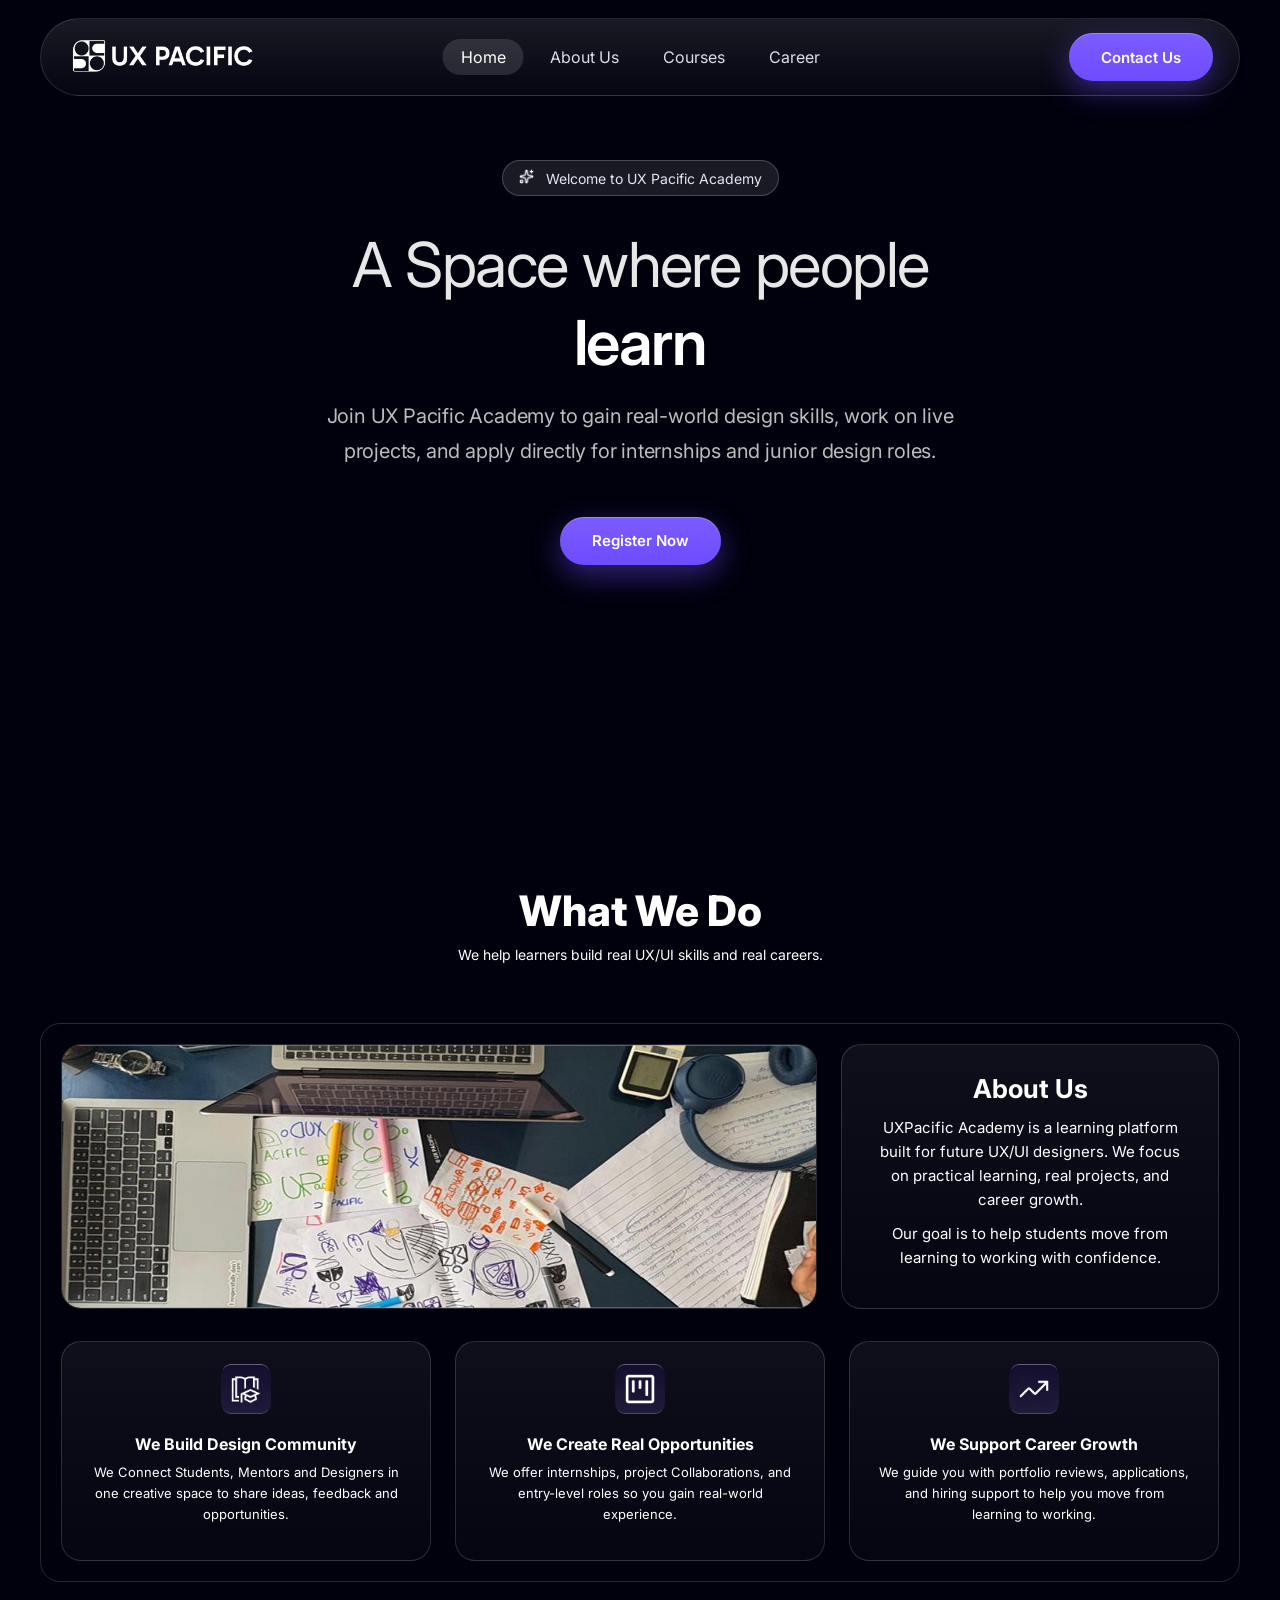
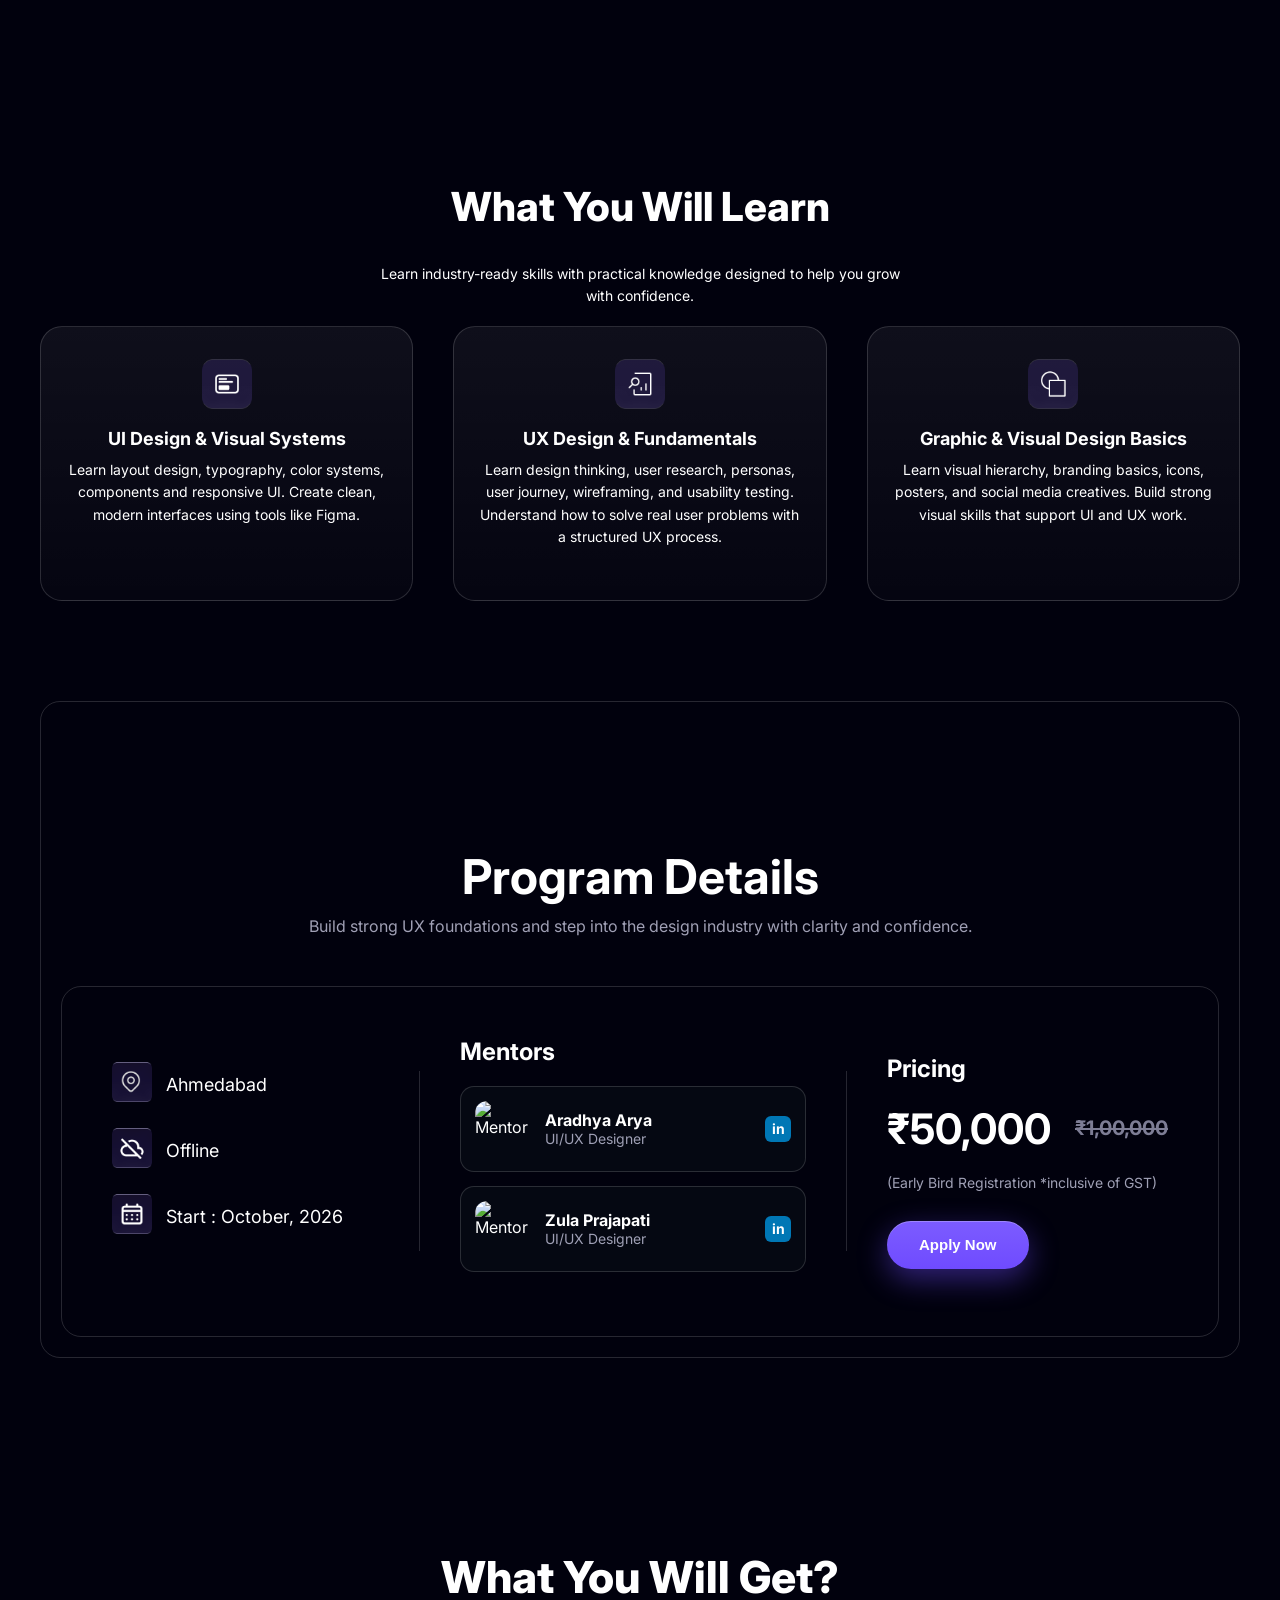
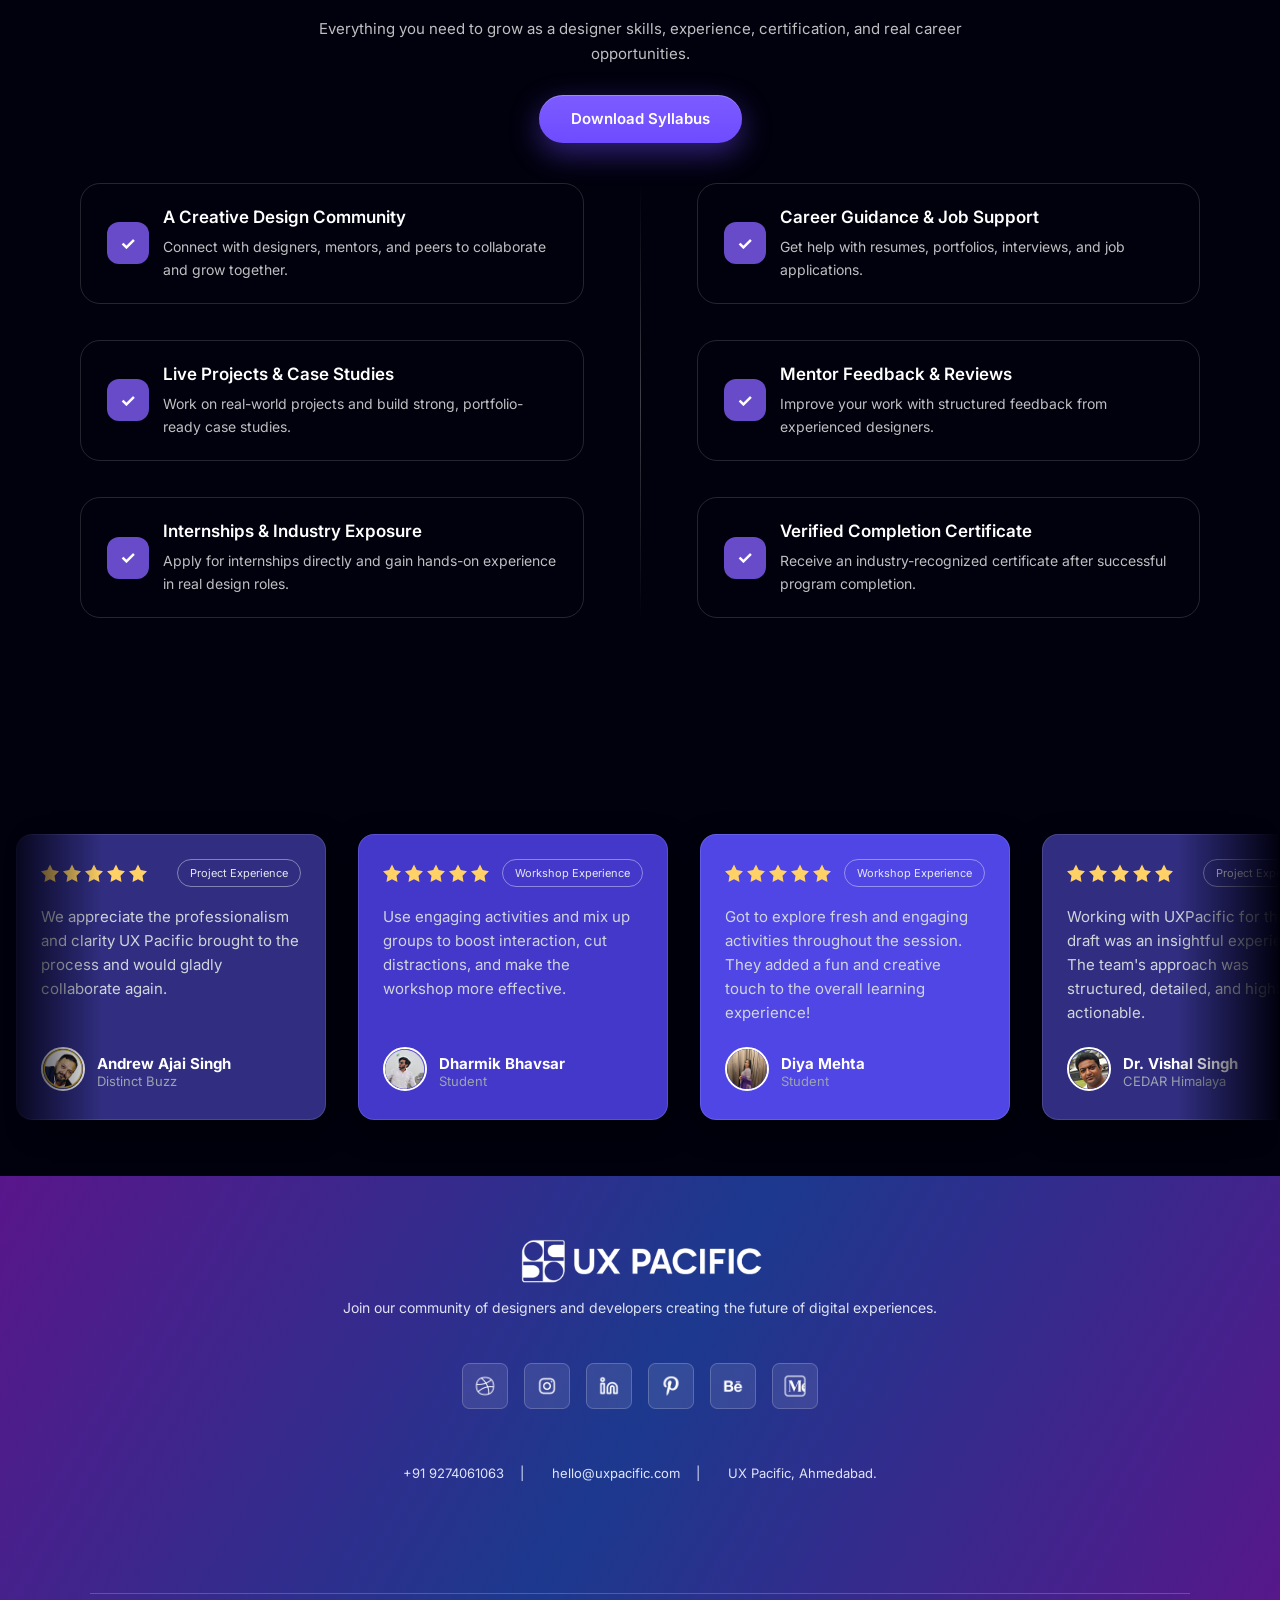
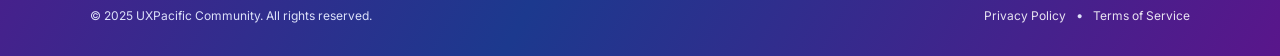
==== index.html @ d72b2c5a "Init Academy" ====
<!DOCTYPE html>
<html lang="en">

<head>
  <meta charset="UTF-8" />
  <meta name="viewport" content="width=device-width, initial-scale=1.0" />
  <title>UX Pacific-Academy</title>

  <!-- Google Font -->
  <link href="https://fonts.googleapis.com/css2?family=Inter:wght@300;400;600;700&display=swap" rel="stylesheet" />

  <link rel="stylesheet" href="css/style.css" />
  <!-- Added animated hero CSS -->
  <link rel="stylesheet" href="css/animated-hero.css" />
</head>

<body>
  <!-- NAVBAR -->
  <nav class="navbar">
    <div class="navbar-container">
      <!-- Logo -->
      <a href="#" class="navbar-brand">
        <img src="img/LOGO.png" alt="UX Pacific Logo" />
      </a>

      <!-- Toggle Button -->
      <button class="navbar-toggle" aria-label="Toggle Menu">☰</button>

      <!-- Menu -->
      <div class="navbar-menu">
        <a href="index.html" class="nav-link active">Home</a>
        <a href="#what-section" class="nav-link">About Us</a>
        <a href="cources.html" class="nav-link">Courses</a>
        <a href="career.html" class="nav-link">Career</a>
      </div>

      <!-- CTA -->
      <a href="contact.html" class="navbar-cta btn-primary" style="margin-left: auto;">Contact Us</a>
    </div>
  </nav>

  <!-- Added animated hero section -->
  <section class="animated-hero">
    <div class="hero-container">
      <div class="hero-content">
        <!-- Badge Button -->
        <div class="hero-badge-wrapper">
          
          <p  class="hero-badge">
             <span class="badge-icon" aria-hidden="true">
                <img src="img/star.png" alt="" height="15" width="15" loading="eager">
              </span> 
            Welcome to UX Pacific Academy
            <!-- <svg class="arrow-icon" xmlns="http://www.w3.org/2000/svg" width="16" height="16" viewBox="0 0 24 24"
              fill="none" stroke="currentColor" stroke-width="2" stroke-linecap="round" stroke-linejoin="round">
              <line x1="5" y1="12" x2="19" y2="12"></line>
              <polyline points="12 5 19 12 12 19"></polyline>
            </svg> -->
          </p>
        </div>

        <!-- Animated Title -->
        <div class="hero-title-wrapper">
          <h1 class="hero-title">
            <span class="title-static">A Space where people</span>
            <span class="title-animated-wrapper">
              <span class="title-animated" id="animatedTitle"></span>
            </span>
          </h1>

          <p class="hero-description">
            Join UX Pacific Academy to gain real-world design skills, work on live projects, and apply directly for
            internships and junior design roles.

          </p>
        </div>

        <!-- CTA Buttons -->
        <div class="hero-buttons">
          <!-- <a href="#" class="btn-hero btn-outline">
            Jump on a call 
            <svg class="phone-icon" xmlns="http://www.w3.org/2000/svg" width="16" height="16" viewBox="0 0 24 24" fill="none" stroke="currentColor" stroke-width="2" stroke-linecap="round" stroke-linejoin="round">
              <path d="M22 16.92v3a2 2 0 0 1-2.18 2 19.79 19.79 0 0 1-8.63-3.07 19.5 19.5 0 0 1-6-6 19.79 19.79 0 0 1-3.07-8.67A2 2 0 0 1 4.11 2h3a2 2 0 0 1 2 1.72 12.84 12.84 0 0 0 .7 2.81 2 2 0 0 1-.45 2.11L8.09 9.91a16 16 0 0 0 6 6l1.27-1.27a2 2 0 0 1 2.11-.45 12.84 12.84 0 0 0 2.81.7A2 2 0 0 1 22 16.92z"></path>
            </svg>
          </a> -->
          <div class="cta-wrapper">
            <div class="hover-image">
              <img src="img/std.png" alt="" />
            </div>


            <a href="#" class="btn-primary" id="openModal">
              Register Now
              <!-- <svg class="arrow-icon" xmlns="http://www.w3.org/2000/svg" width="16" height="16" viewBox="0 0 24 24"
                fill="none" stroke="currentColor" stroke-width="2" stroke-linecap="round" stroke-linejoin="round">
                <line x1="5" y1="12" x2="19" y2="12"></line>
                <polyline points="12 5 19 12 12 19"></polyline>
              </svg> -->
            </a>
          </div>
        </div>

        <div class="modal-overlay" id="modalOverlay"></div>

        <!-- Glass Modal -->
        <div class="glass-modal application-modal" id="glassModal">
          <button class="close-btn" id="closeModal">×</button>
    
          <h2>Start Your Journey</h2>
          <p class="subtitle">
            Secure your spot in our upcoming cohort. Let us know a bit about yourself.
          </p>
    
          <form id="applicationForm">
            <div class="form-row" style="display: flex; gap: 16px;">
              <div class="form-group" style="flex: 1;">
                <label>Full Name</label>
                <input type="text" placeholder="e.g. John Doe" required />
              </div>
              <div class="form-group" style="flex: 1;">
                <label>Email Address</label>
                <input type="email" placeholder="john@example.com" required />
              </div>
            </div>
    
            <div class="form-row" style="display: flex; gap: 16px;">
              <div class="form-group" style="flex: 1;">
                <label>Phone Number</label>
                <input type="tel" placeholder="+91 XXXXX XXXXX" required />
              </div>
              <div class="form-group" style="flex: 1;">
                <label>Program</label>
                <select required class="modal-select">
                  <option value="" disabled selected>Select a program...</option>
                  <option value="uiux">UI/UX Design Program</option>
                  <option value="graphic">Graphic Design Basics</option>
                </select>
              </div>
            </div>

            <div class="form-group">
              <label>Why do you want to join?</label>
              <textarea class="modal-textarea" rows="2" placeholder="Tell us about your design goals..." required></textarea>
            </div>
    
            <button type="submit" class="submit-btn btn-primary" style="width: 100%; margin-top: 10px;">Submit Application</button>
          </form>
        </div>
      </div>
    </div>
  </section>


  <!-- What Section  -->
  <section class="what-section" id="what-section">
    <div class="what-container">
      <!-- Header -->
      <div class="what-header">
        <h2>What We Do</h2>
        <p>We help learners build real UX/UI skills and real careers.</p>
      </div>

      <div class="what-section-content">
        <!-- Top Grid -->
        <div class="what-top-grid">
          <!-- Image -->
          <div class="what-image">
            <img src="img/ux1.jpg" alt="What we do" />
          </div>

          <!-- About Us -->
          <div class="what-about">
            <h3>About Us</h3>
            <p>
              UXPacific Academy is a learning platform built for future UX/UI
              designers. We focus on practical learning, real projects, and
              career growth.
            </p>
            <p>
              Our goal is to help students move from learning to working with
              confidence.
            </p>
          </div>
        </div>

        <!-- Bottom Cards -->
        <div class="what-cards">
          <div class="what-card">
            <div class="card-icon">
              <img src="img/l1.png" alt="" srcset="" width="50" height="50">
            </div>
            <h4>We Build Design Community</h4>
            <p>
              We Connect Students, Mentors and Designers in one creative space to share ideas, feedback and
              opportunities.
            </p>
          </div>

          <div class="what-card">
            <div class="card-icon">
              <img src="img/l2.png" alt="" srcset="" width="50" height="50">
            </div>
            <h4>We Create Real Opportunities</h4>
            <p>
              We offer internships, project Collaborations, and entry-level roles so you gain real-world experience.
            </p>
          </div>

          <div class="what-card">
            <div class="card-icon">
              <img src="img/l3.png" alt="" srcset="" width="50" height="50">
            </div>
            <h4>We Support Career Growth</h4>
            <p>
              We guide you with portfolio reviews, applications, and hiring support to help you move from learning to
              working.
            </p>
          </div>
        </div>
      </div>
    </div>
  </section>

  <section class="learn-section">
    <div class="learn-container">
      <!-- Small write-up -->

      <!-- Section title -->
      <h2 class="learn-title">
        What You Will Learn
      </h2>

      <p class="learn-intro">
        Learn industry-ready skills with practical knowledge designed to help
        you grow with confidence.
      </p>

      <!-- Cards -->
      <div class="learn-cards">
        <!-- Card 1 -->
        <div class="learn-card green">
          <div class="learn-icon">
            <img src="img/ui.png" alt="" srcset="">
          </div>
          <h4>UI Design & Visual Systems</h4>
          <p>
            Learn layout design, typography, color systems, components and responsive UI.
            Create clean, modern interfaces using tools like Figma.
          </p>
        </div>

        <!-- Card 2 -->
        <div class="learn-card pink">
          <div class="learn-icon">
            <img src="img/research.png" alt="" srcset="">
          </div>
          <h4>UX Design & Fundamentals</h4>
          <p>
            Learn design thinking, user research, personas, user journey, wireframing, and usability testing.
            Understand how to solve real user problems with a structured UX process.
          </p>
        </div>

        <!-- Card 3 -->
        <div class="learn-card teal">
          <div class="learn-icon">
            <img src="img/grapphic.png" alt="" srcset="">
          </div>
          <h4>Graphic & Visual Design Basics</h4>
          <p>
            Learn visual hierarchy, branding basics, icons, posters, and social media creatives.
            Build strong visual skills that support UI and UX work.
          </p>
        </div>
      </div>
    </div>
  </section>

  <section class="program-details">
    

      <!-- Header -->
      <div class="what-section-content">
        <div class="program-header">
          <h1 class="header">Program Details</h1>
          <p>Build strong UX foundations and step into the design industry with clarity and confidence.</p>
        </div>

        <!-- Content -->
         <div class="program-container">
        <div class="program-content">

          <!-- Left Info -->
          <div class="program-info">
            <div class="info-item">
              <span class="">
                <img src="img/AboutSection.png" alt="Location" width="40" height="40">
              </span>
              <span>Ahmedabad</span>
            </div>

            <div class="info-item">
              <span class="">
                <img src="img/AboutSection-1.png" alt="coursetype" width="40" height="40">
              </span>
              <span>Offline</span>
            </div>

            <div class="info-item">
              <span class="">
                <img src="img/AboutSection-2.png" alt="date" width="40" height="40">
              </span>
              <span>Start : October, 2026</span>
            </div>
          </div>

          <div class="divider"></div>

          <!-- Mentors -->
          <div class="mentors">
            <h3>Mentors</h3>

            <div class="mentor-card">
              <img src="https://i.pravatar.cc/100?img=32" alt="Mentor">
              <div>
                <h4>Aradhya Arya</h4>
                <p>UI/UX Designer</p>
              </div>
              <span class="linkedin">in</span>
            </div>

            <div class="mentor-card">
              <img src="https://i.pravatar.cc/100?img=45" alt="Mentor">
              <div>
                <h4>Zula Prajapati</h4>
                <p>UI/UX Designer</p>
              </div>
              <span class="linkedin">in</span>
            </div>
          </div>

          <div class="divider"></div>

          <!-- Pricing -->
          <div class="pricing">
            <h3>Pricing</h3>
            <div class="price">
              <span class="current">₹50,000</span>
              <span class="old">₹1,00,000</span>
            </div>
            <p class="note">(Early Bird Registration *inclusive of GST)</p>
            <button class="btn-primary" id="applyNowBtnPricing">Apply Now</button>
          </div>

        </div>
      </div>
  </section>

  <!-- what you get -->
  <section class="what-you-get-section">
    <div class="what-you-get-container">

      <!-- Header -->
      <div class="what-you-get-header">
        <h2>What You Will Get?</h2>
        <p>
          Everything you need to grow as a designer skills, experience,
          certification, and real career opportunities.
        </p>

        <a href="#" class="btn-primary">
          Download Syllabus
        </a>
      </div>

      <!-- GRID -->
      <div class="what-you-get-grid">

        <!-- LEFT COLUMN -->
        <div class="what-you-get-column">
          <div class="get-item">
            <span class="check-icon">✓</span>
            <div class="get-text">
              <h4>A Creative Design Community</h4>
              <p>Connect with designers, mentors, and peers to collaborate and grow together.</p>
            </div>
          </div>

          <div class="get-item">
            <span class="check-icon">✓</span>
            <div class="get-text">
              <h4>Live Projects & Case Studies</h4>
              <p>Work on real-world projects and build strong, portfolio-ready case studies.</p>
            </div>
          </div>

          <div class="get-item">
            <span class="check-icon">✓</span>
            <div class="get-text">
              <h4>Internships & Industry Exposure</h4>
              <p>Apply for internships directly and gain hands-on experience in real design roles.</p>
            </div>
          </div>
        </div>

        <!-- CENTER DIVIDER -->
        <div class="what-you-get-divider"></div>

        <!-- RIGHT COLUMN -->
        <div class="what-you-get-column">
          <div class="get-item">
            <span class="check-icon">✓</span>
            <div class="get-text">
              <h4>Career Guidance & Job Support</h4>
              <p>Get help with resumes, portfolios, interviews, and job applications.</p>
            </div>
          </div>

          <div class="get-item">
            <span class="check-icon">✓</span>
            <div class="get-text">
              <h4>Mentor Feedback & Reviews</h4>
              <p>Improve your work with structured feedback from experienced designers.</p>
            </div>
          </div>

          <div class="get-item">
            <span class="check-icon">✓</span>
            <div class="get-text">
              <h4>Verified Completion Certificate</h4>
              <p>Receive an industry-recognized certificate after successful program completion.</p>
            </div>
          </div>
        </div>

      </div>
    </div>
  </section>

  <div class="reviews-grid-container">
    <div class="reviews-grid">
      <!-- This is the original set of cards that will be duplicated by JS -->
      <div class="review-card-set" id="original-cards">
        <!-- Card 1 -->
        <div class="testimonial-card" style="background-color: #312e81">
          <div class="card-header">
            <div class="stars">
              <svg fill="#ffd166" viewbox="0 0 24 24">
                <path
                  d="M12 .587l3.668 7.431L24 9.748l-6 5.847L19.335 24 12 20.201 4.665 24 6 15.595 0 9.748l8.332-1.73L12 .587z">
                </path>
              </svg>
              <svg fill="#ffd166" viewbox="0 0 24 24">
                <path
                  d="M12 .587l3.668 7.431L24 9.748l-6 5.847L19.335 24 12 20.201 4.665 24 6 15.595 0 9.748l8.332-1.73L12 .587z">
                </path>
              </svg>
              <svg fill="#ffd166" viewbox="0 0 24 24">
                <path
                  d="M12 .587l3.668 7.431L24 9.748l-6 5.847L19.335 24 12 20.201 4.665 24 6 15.595 0 9.748l8.332-1.73L12 .587z">
                </path>
              </svg>
              <svg fill="#ffd166" viewbox="0 0 24 24">
                <path
                  d="M12 .587l3.668 7.431L24 9.748l-6 5.847L19.335 24 12 20.201 4.665 24 6 15.595 0 9.748l8.332-1.73L12 .587z">
                </path>
              </svg>
              <svg fill="#ffd166" viewbox="0 0 24 24">
                <path
                  d="M12 .587l3.668 7.431L24 9.748l-6 5.847L19.335 24 12 20.201 4.665 24 6 15.595 0 9.748l8.332-1.73L12 .587z">
                </path>
              </svg>
            </div>
            <div class="pill">Project Experience</div>
          </div>
          <div class="quote">
            We appreciate the professionalism and clarity UX Pacific brought
            to the process and would gladly collaborate again.
          </div>
          <div class="author">
            <div class="avatar">
              <img alt="Andrew Ajai Singh" src="img/Oval (1).png" />
            </div>
            <div class="author-info">
              <div class="name">Andrew Ajai Singh</div>
              <div class="title">Distinct Buzz</div>
            </div>
          </div>
        </div>
        <!-- Card 2 -->
        <div class="testimonial-card" style="background-color: #4338ca">
          <div class="card-header">
            <div class="stars">
              <svg fill="#ffd166" viewbox="0 0 24 24">
                <path
                  d="M12 .587l3.668 7.431L24 9.748l-6 5.847L19.335 24 12 20.201 4.665 24 6 15.595 0 9.748l8.332-1.73L12 .587z">
                </path>
              </svg>
              <svg fill="#ffd166" viewbox="0 0 24 24">
                <path
                  d="M12 .587l3.668 7.431L24 9.748l-6 5.847L19.335 24 12 20.201 4.665 24 6 15.595 0 9.748l8.332-1.73L12 .587z">
                </path>
              </svg>
              <svg fill="#ffd166" viewbox="0 0 24 24">
                <path
                  d="M12 .587l3.668 7.431L24 9.748l-6 5.847L19.335 24 12 20.201 4.665 24 6 15.595 0 9.748l8.332-1.73L12 .587z">
                </path>
              </svg>
              <svg fill="#ffd166" viewbox="0 0 24 24">
                <path
                  d="M12 .587l3.668 7.431L24 9.748l-6 5.847L19.335 24 12 20.201 4.665 24 6 15.595 0 9.748l8.332-1.73L12 .587z">
                </path>
              </svg>
              <svg fill="#ffd166" viewbox="0 0 24 24">
                <path
                  d="M12 .587l3.668 7.431L24 9.748l-6 5.847L19.335 24 12 20.201 4.665 24 6 15.595 0 9.748l8.332-1.73L12 .587z">
                </path>
              </svg>
            </div>
            <div class="pill">Workshop Experience</div>
          </div>
          <div class="quote">
            Use engaging activities and mix up groups to boost interaction,
            cut distractions, and make the workshop more effective.
          </div>
          <div class="author">
            <div class="avatar">
              <img alt="Dharmik Bhavsar" src="img/Oval (2).png" />
            </div>
            <div class="author-info">
              <div class="name">Dharmik Bhavsar</div>
              <div class="title">Student</div>
            </div>
          </div>
        </div>
        <!-- Card 3 -->
        <div class="testimonial-card" style="background-color: #4f46e5">
          <div class="card-header">
            <div class="stars">
              <svg fill="#ffd166" viewbox="0 0 24 24">
                <path
                  d="M12 .587l3.668 7.431L24 9.748l-6 5.847L19.335 24 12 20.201 4.665 24 6 15.595 0 9.748l8.332-1.73L12 .587z">
                </path>
              </svg>
              <svg fill="#ffd166" viewbox="0 0 24 24">
                <path
                  d="M12 .587l3.668 7.431L24 9.748l-6 5.847L19.335 24 12 20.201 4.665 24 6 15.595 0 9.748l8.332-1.73L12 .587z">
                </path>
              </svg>
              <svg fill="#ffd166" viewbox="0 0 24 24">
                <path
                  d="M12 .587l3.668 7.431L24 9.748l-6 5.847L19.335 24 12 20.201 4.665 24 6 15.595 0 9.748l8.332-1.73L12 .587z">
                </path>
              </svg>
              <svg fill="#ffd166" viewbox="0 0 24 24">
                <path
                  d="M12 .587l3.668 7.431L24 9.748l-6 5.847L19.335 24 12 20.201 4.665 24 6 15.595 0 9.748l8.332-1.73L12 .587z">
                </path>
              </svg>
              <svg fill="#ffd166" viewbox="0 0 24 24">
                <path
                  d="M12 .587l3.668 7.431L24 9.748l-6 5.847L19.335 24 12 20.201 4.665 24 6 15.595 0 9.748l8.332-1.73L12 .587z">
                </path>
              </svg>
            </div>
            <div class="pill">Workshop Experience</div>
          </div>
          <div class="quote">
            Got to explore fresh and engaging activities throughout the
            session. They added a fun and creative touch to the overall
            learning experience!
          </div>
          <div class="author">
            <div class="avatar">
              <img alt="Diya Mehta" src="./img/DMDM.png" />
            </div>
            <div class="author-info">
              <div class="name">Diya Mehta</div>
              <div class="title">Student</div>
            </div>
          </div>
        </div>
        <!-- Card 4 -->
        <div class="testimonial-card" style="background-color: #312e81">
          <div class="card-header">
            <div class="stars">
              <svg fill="#ffd166" viewbox="0 0 24 24">
                <path
                  d="M12 .587l3.668 7.431L24 9.748l-6 5.847L19.335 24 12 20.201 4.665 24 6 15.595 0 9.748l8.332-1.73L12 .587z">
                </path>
              </svg>
              <svg fill="#ffd166" viewbox="0 0 24 24">
                <path
                  d="M12 .587l3.668 7.431L24 9.748l-6 5.847L19.335 24 12 20.201 4.665 24 6 15.595 0 9.748l8.332-1.73L12 .587z">
                </path>
              </svg>
              <svg fill="#ffd166" viewbox="0 0 24 24">
                <path
                  d="M12 .587l3.668 7.431L24 9.748l-6 5.847L19.335 24 12 20.201 4.665 24 6 15.595 0 9.748l8.332-1.73L12 .587z">
                </path>
              </svg>
              <svg fill="#ffd166" viewbox="0 0 24 24">
                <path
                  d="M12 .587l3.668 7.431L24 9.748l-6 5.847L19.335 24 12 20.201 4.665 24 6 15.595 0 9.748l8.332-1.73L12 .587z">
                </path>
              </svg>
              <svg fill="#ffd166" viewbox="0 0 24 24">
                <path
                  d="M12 .587l3.668 7.431L24 9.748l-6 5.847L19.335 24 12 20.201 4.665 24 6 15.595 0 9.748l8.332-1.73L12 .587z">
                </path>
              </svg>
            </div>
            <div class="pill">Project Experience</div>
          </div>
          <div class="quote">
            Working with UXPacific for the UX draft was an insightful
            experience. The team's approach was structured, detailed, and
            highly actionable.
          </div>
          <div class="author">
            <div class="avatar">
              <img alt="Dr. Vishal Singh" src="img/Oval.png" />
            </div>
            <div class="author-info">
              <div class="name">Dr. Vishal Singh</div>
              <div class="title">CEDAR Himalaya</div>
            </div>
          </div>
        </div>
        <!-- Card 5 -->
        <div class="testimonial-card" style="background-color: #312e81">
          <div class="card-header">
            <div class="stars">
              <svg fill="#ffd166" viewbox="0 0 24 24">
                <path
                  d="M12 .587l3.668 7.431L24 9.748l-6 5.847L19.335 24 12 20.201 4.665 24 6 15.595 0 9.748l8.332-1.73L12 .587z">
                </path>
              </svg>
              <svg fill="#ffd166" viewbox="0 0 24 24">
                <path
                  d="M12 .587l3.668 7.431L24 9.748l-6 5.847L19.335 24 12 20.201 4.665 24 6 15.595 0 9.748l8.332-1.73L12 .587z">
                </path>
              </svg>
              <svg fill="#ffd166" viewbox="0 0 24 24">
                <path
                  d="M12 .587l3.668 7.431L24 9.748l-6 5.847L19.335 24 12 20.201 4.665 24 6 15.595 0 9.748l8.332-1.73L12 .587z">
                </path>
              </svg>
              <svg fill="#ffd166" viewbox="0 0 24 24">
                <path
                  d="M12 .587l3.668 7.431L24 9.748l-6 5.847L19.335 24 12 20.201 4.665 24 6 15.595 0 9.748l8.332-1.73L12 .587z">
                </path>
              </svg>
              <svg fill="#ffd166" viewbox="0 0 24 24">
                <path
                  d="M12 .587l3.668 7.431L24 9.748l-6 5.847L19.335 24 12 20.201 4.665 24 6 15.595 0 9.748l8.332-1.73L12 .587z">
                </path>
              </svg>
            </div>
            <div class="pill">Workshop Experience</div>
          </div>
          <div class="quote">
            Loved the hands-on activities and feedback they really clarified
            the concepts. Great experience connecting with the team
            and participants!
          </div>
          <div class="author">
            <div class="avatar">
              <img alt="Andrew Ajai Singh" src="img/yuggie.png" />
            </div>
            <div class="author-info">
              <div class="name">Yugaan Parmar</div>
              <div class="title">UI/UX & Graphic Designer</div>
            </div>
          </div>
        </div>

        <!-- Card 6 -->
        <div class="testimonial-card" style="background-color: #312e81">
          <div class="card-header">
            <div class="stars">
              <svg fill="#ffd166" viewbox="0 0 24 24">
                <path
                  d="M12 .587l3.668 7.431L24 9.748l-6 5.847L19.335 24 12 20.201 4.665 24 6 15.595 0 9.748l8.332-1.73L12 .587z">
                </path>
              </svg>
              <svg fill="#ffd166" viewbox="0 0 24 24">
                <path
                  d="M12 .587l3.668 7.431L24 9.748l-6 5.847L19.335 24 12 20.201 4.665 24 6 15.595 0 9.748l8.332-1.73L12 .587z">
                </path>
              </svg>
              <svg fill="#ffd166" viewbox="0 0 24 24">
                <path
                  d="M12 .587l3.668 7.431L24 9.748l-6 5.847L19.335 24 12 20.201 4.665 24 6 15.595 0 9.748l8.332-1.73L12 .587z">
                </path>
              </svg>
              <svg fill="#ffd166" viewbox="0 0 24 24">
                <path
                  d="M12 .587l3.668 7.431L24 9.748l-6 5.847L19.335 24 12 20.201 4.665 24 6 15.595 0 9.748l8.332-1.73L12 .587z">
                </path>
              </svg>
              <svg fill="#ffd166" viewbox="0 0 24 24">
                <path
                  d="M12 .587l3.668 7.431L24 9.748l-6 5.847L19.335 24 12 20.201 4.665 24 6 15.595 0 9.748l8.332-1.73L12 .587z">
                </path>
              </svg>
            </div>
            <div class="pill">Workshop Experience</div>
          </div>
          <div class="quote">
            Gained deeper knowledge, especially through the process of
            creating the hero and understood how structure and design
            come together !
          </div>
          <div class="author">
            <div class="avatar">
              <img alt="Andrew Ajai Singh" src="img/Devanshi.png" />
            </div>
            <div class="author-info">
              <div class="name">Devanshi Akhja</div>
              <div class="title">Student</div>
            </div>
          </div>
        </div>

        <!-- Card 7  -->
      </div>
    </div>
  </div>

  <!-- Rest of your existing sections remain unchanged -->
  <!-- What Section, Learn Section, Program Details, etc. -->

  <footer id="" class="site-footer">
    <div class="footer-main">
      <div class="footer-top">
        <div class="footer-brand">
          <img src="img/LOGO.png" alt="UX Pacific" />
          <p>
            Join our community of designers and developers creating the future
            of digital experiences.
          </p>
          <div class="footer-socials">
            <a href="https://dribbble.com/social-ux-pacific" target="_blank" rel="noopener">
              <img src="img/bl.png" alt="Dribbble" />
            </a>

            <a href="https://www.instagram.com/official_uxpacific/" target="_blank" rel="noopener">
              <img src="img/i.png" alt="Instagram" />
            </a>

            <a href="https://www.linkedin.com/company/uxpacific/" target="_blank" rel="noopener">
              <img src="img/in.png" alt="LinkedIn" />
            </a>

            <a href="https://in.pinterest.com/uxpacific/" target="_blank" rel="noopener">
              <img src="img/p.png" alt="Pinterest" />
            </a>

            <a href="https://www.behance.net/ux_pacific" target="_blank" rel="noopener">
              <img src="img/be.png" alt="Behance" />
            </a>

            <a href="https://www.behance.net/ux_pacific" target="_blank" rel="noopener">
              <img src="img/medium.png" alt="Medium" />
            </a>

          </div>
        </div>

        <div class="footer-contact">
          <p>+91 9274061063&nbsp;&nbsp;&nbsp;&nbsp;|</p>
          <p>hello@uxpacific.com&nbsp;&nbsp;&nbsp;&nbsp;|</p>
          <p>UX Pacific, Ahmedabad.</p>
        </div>
      </div>
    </div>

    <div class="footer-bottom">
      <p>© 2025 UXPacific Community. All rights reserved.</p>
      <div class="footer-links">
        <a href="#">Privacy Policy</a>
        <span>•</span>
        <a href="#">Terms of Service</a>
      </div>
    </div>
  </footer>

  <script src="js/main.js"></script>
  <!-- Added animated hero JavaScript -->
  <script src="js/animated-hero.js"></script>
  <script>
    const toggle = document.querySelector(".navbar-toggle");
    const menu = document.querySelector(".navbar-menu");

    toggle.addEventListener("click", () => {
      menu.classList.toggle("show");
    });
  </script>
</body>

</html>
---- css/style.css ----
:root {
  --glass: rgba(255, 255, 255, 0.08);
  --border: rgba(255, 255, 255, 0.15);
  --primary: #5b6cff;
}

* {
  margin: 0;
  padding: 0;
  box-sizing: border-box;
}

body {
  font-family: "Inter", sans-serif;
  /* background: radial-gradient(circle at top, #0b0b24 0%, #020210 70%); */
  min-height: 100vh;
  background: #01010D;
  color: #fff;
  overflow-x: hidden;
}

/* NAVBAR */
.navbar {
  position: fixed;
  top: 18px;
  width: 100%;
  z-index: 1000;
}

.navbar-container {
  max-width: 1200px;
  margin: auto;
  padding: 14px 26px;

  display: flex;
  align-items: center;
  gap: 20px;

  background: linear-gradient(180deg,
      rgba(255, 255, 255, 0.1),
      rgba(255, 255, 255, 0.02));
  backdrop-filter: blur(18px);
  border: 1px solid rgba(255, 255, 255, 0.12);
  border-radius: 999px;

  /* box-shadow: 0 20px 50px rgba(0, 0, 0, 0.45),
      inset 0 1px 0 rgba(255, 255, 255, 0.15); */
}

.navbar-brand img {
  height: 36px;
}

/* Center menu */
.navbar-menu {
  position: absolute;
  left: 50%;
  transform: translateX(-50%);
  display: flex;
  gap: 8px;
}

.nav-link {
  padding: 8px 18px;
  border-radius: 999px;
  color: #dcdce8;
  font-size: 16px;
  transition: all 0.25s ease;
  text-decoration: none;
}

.nav-link:hover,
.nav-link.active {
  background: rgba(255, 255, 255, 0.12);
  color: #fff;
}

/* CTA */
.navbar-cta {
  /* margin-left: 12px; */
  padding: 10px 22px;
  border-radius: 999px;
  background: linear-gradient(180deg, #6f7cff, #4c56e0);
  color: #fff;
  text-decoration: none;
  font-size: 16px;
  font-weight: 600;
  margin-left: auto;
}

/* TOGGLE */
.navbar-toggle {
  display: none;
  margin-left: auto;
  background: none;
  border: none;
  color: #fff;
  font-size: 22px;
  cursor: pointer;
}

.btn-primary {
  display: inline-flex;
  align-items: center;
  justify-content: center;
  height: 48px;
  color: rgb(255, 255, 255);
  font-size: 15px;
  font-weight: 600;
  cursor: pointer;
  box-shadow: rgba(111, 75, 255, 0.45) 0px 10px 30px,
    rgba(255, 255, 255, 0.25) 0px 1px 0px inset;
  padding: 0px 32px;
  border-radius: 999px;
  background: linear-gradient(rgb(124, 92, 255), rgb(111, 75, 255));
  text-decoration: none;
  white-space: nowrap;
  border-width: initial;
  border-style: none;
  border-color: initial;
  border-image: initial;
  transition: transform 0.2s, box-shadow 0.2s, background 0.2s;
}

.btn-primary:hover {
  transform: translateY(-2px);
  box-shadow: rgba(111, 75, 255, 0.6) 0px 15px 40px,
    rgba(255, 255, 255, 0.25) 0px 1px 0px inset;
  background: linear-gradient(rgb(134, 102, 255), rgb(121, 85, 255));
}

.btn-outline {
  display: inline-flex;
  align-items: center;
  justify-content: center;
  height: 48px;
  color: rgb(255, 255, 255);
  font-size: 15px;
  font-weight: 500;
  cursor: pointer;
  box-shadow: rgba(124, 92, 255, 0.25) 0px 0px 0px 1px inset;
  padding: 0px 32px;
  border-radius: 999px;
  background: transparent;
  text-decoration: none;
  white-space: nowrap;
  border-width: 1.5px;
  border-style: solid;
  border-color: rgba(124, 92, 255, 0.65);
  border-image: initial;
  transition: background-color 0.2s, border-color 0.2s, transform 0.2s;
}

.btn-primary-gradient {
  background: radial-gradient(#30496e, #32329b);
  border: none;
  border-radius: 30px;
  padding: 10px 22px;
  color: #fff;
}

.hero .btn-lg {
  padding: 14px 36px;
  border-radius: 40px;
  font-size: 16px;
  /* text-decoration: none; */
}

/* ================= MOBILE ================= */
/* ================= MOBILE ================= */
@media (max-width: 768px) {
  .navbar-container {
    border-radius: 22px;
    position: relative;
  }

  .navbar-toggle {
    display: block;
  }

  .navbar-menu {
    position: absolute;
    top: calc(100% + 12px);
    left: 0;
    right: 0;
    width: 100%;
    
    flex-direction: column;
    background: rgba(10, 10, 40, 0.98);
    border-radius: 22px;
    padding: 16px;

    backdrop-filter: blur(20px);
    box-shadow: 0 30px 80px rgba(0, 0, 0, 0.7);

    opacity: 0;
    visibility: hidden;
    transform: translateY(-12px);
    transition: 0.3s ease;
  }

  .navbar-menu.show {
    opacity: 1;
    visibility: visible;
    transform: translateY(0);
  }

  .navbar-cta {
    display: flex !important;
    position: absolute !important;
    right: 70px;
    top: 50%;
    transform: translateY(-50%);
    width: 38px;
    height: 38px;
    padding: 0 !important;
    border-radius: 12px;
    background: rgba(255, 255, 255, 0.08) !important;
    border: 1px solid rgba(255, 255, 255, 0.15) !important;
    color: transparent !important;
    font-size: 0 !important;
    align-items: center;
    justify-content: center;
    box-shadow: none !important;
    margin: 0 !important;
  }

  .navbar-cta::after {
    content: "";
    display: block;
    width: 18px;
    height: 18px;
    background-image: url("data:image/svg+xml,%3Csvg fill='%23ffffff' viewBox='0 0 24 24' xmlns='http://www.w3.org/2000/svg'%3E%3Cpath d='M22 6c0-1.1-.9-2-2-2H4c-1.1 0-2 .9-2 2v12c0 1.1.9 2 2 2h16c1.1 0 2-.9 2-2V6zm-2 0l-8 5-8-5h16zm0 12H4V8l8 5 8-5v10z'/%3E%3C/svg%3E");
    background-size: contain;
    background-repeat: no-repeat;
    background-position: center;
  }

  .nav-link {
    width: 100%;
    text-align: left;
    padding: 14px 18px;
  }
}

/* Hero  */

/* Animated Hero Section Styles */
.animated-hero {
  width: 100%;
  /* background: linear-gradient(135deg, #0f0f23 0%, #1a1a2e 100%); */
}

.hero-container {
  max-width: 1200px;
  margin: 0 auto;
  padding: 0 1rem;
}

.hero-content {
  display: flex;
  flex-direction: column;
  align-items: center;
  justify-content: center;
  gap: 2rem;
  padding: 5rem 0;
}

/* Badge Button */
.hero-badge-wrapper {
  display: flex;
  justify-content: center;
}

.hero-badge {
  display: inline-flex;
  align-items: center;
  gap: 0.75rem;
  padding: 0.5rem 1rem;
  background: rgba(255, 255, 255, 0.1);
  border: 1px solid rgba(255, 255, 255, 0.2);
  border-radius: 9999px;
  color: #e2e8f0;
  font-size: 0.875rem;
  text-decoration: none;
  transition: all 0.3s ease;
  margin: 0;
}

.hero-badge:hover {
  background: rgba(255, 255, 255, 0.15);
  transform: translateY(-2px);
}

.hero-badge .arrow-icon {
  width: 1rem;
  height: 1rem;
}

/* Title Section */
.hero-title-wrapper {
  display: flex;
  flex-direction: column;
  align-items: center;
  gap: 1rem;
}

.hero-title {
  font-size: 3rem;
  font-weight: 400;
  letter-spacing: -0.025em;
  text-align: center;
  color: #94a3b8;
  max-width: 42rem;
  margin: 0;
  line-height: 1.2;
}

.title-static {
  display: block;
  color: #e7e7e7;
}

.title-animated-wrapper {
  position: relative;
  display: flex;
  justify-content: center;
  overflow: hidden;
  min-height: 1.3em;
  padding: 0.25rem 0;
}

.title-animated {
  font-weight: 600;
  color: #ffffff;
  display: inline-block;
}

/* Word Animation */
.title-word {
  position: absolute;
  left: 50%;
  transform: translateX(-50%);
  opacity: 0;
  transition: all 0.5s cubic-bezier(0.4, 0, 0.2, 1);
}

.title-word.active {
  opacity: 1;
  transform: translateX(-50%) translateY(0);
}

.title-word.exit-up {
  opacity: 0;
  transform: translateX(-50%) translateY(-100%);
}

.title-word.enter-down {
  opacity: 0;
  transform: translateX(-50%) translateY(100%);
}

/* Description */
.hero-description {
  font-size: 1.125rem;
  line-height: 1.75;
  letter-spacing: -0.01em;
  color: #64748b;
  max-width: 42rem;
  text-align: center;
  margin: 0;
}

/* Buttons */
.hero-buttons {
  display: flex;
  flex-direction: row;
  gap: 0.75rem;
}

.btn-hero {
  background: linear-gradient(180deg, #6f7cff, #4c56e0);
  display: inline-flex;
  align-items: center;
  gap: 0.75rem;
  padding: 0.75rem 1.5rem;
  border-radius: 999px;
  font-size: 1rem;
  font-weight: 500;
  text-decoration: none;
  transition: all 0.3s ease;
  cursor: pointer;
}

.btn-outline {
  background: transparent;
  border: 1px solid rgba(255, 255, 255, 0.2);
  color: #e2e8f0;
}

.btn-outline:hover {
  background: rgba(255, 255, 255, 0.1);
  border-color: rgba(255, 255, 255, 0.3);
}

.btn-hero svg {
  width: 1rem;
  height: 1rem;
}

/* Responsive Design */
@media (min-width: 768px) {
  .hero-content {
    padding: 10rem 0;
  }

  .hero-title {
    font-size: 62px;
  }

  .title-animated-wrapper {
    padding-bottom: 1rem;
    padding-top: 0.25rem;
  }

  .hero-description {
    font-size: 1.25rem;
    margin-bottom: 16px;
    color: #bdbdbd;
  }
}

@media (max-width: 640px) {
  .hero-content {
    padding-top: 8rem;
    padding-bottom: 4rem;
    gap: 1.5rem;
  }

  .hero-title {
    font-size:30px;
  }

  .hero-description {
    font-size: 15px;
  }

  .hero-buttons {
    flex-direction: column;
    width: 100%;
    align-items: center;
    gap: 1rem;
  }

  .btn-hero {
    justify-content: center;
    width: 100%;
  }
  
  .cta-wrapper {
    display: flex;
    justify-content: center;
    width: 100%;
  }
}





.cta-wrapper {
  position: relative;
  /* display: inline-block; */
}

/* Hover Image Box */
.hover-image {
  position: absolute;
  bottom: 120%;
  /* position above button */
  left: 50%;
  transform: translateX(-50%) translateY(10px);
  opacity: 0;
  visibility: hidden;
  transition: all 0.3s ease;
  z-index: 10;
}

/* Image Styling */
.hover-image img {
  width: 120px;
  border-radius: 12px;
  box-shadow: 0 15px 40px rgba(0, 0, 0, 0.25);
}

/* Show on Hover */
.cta-wrapper:hover .hover-image {
  opacity: 1;
  visibility: visible;
  transform: translateX(-50%) translateY(0);
}

/* ===============================
     WHAT WE DO – FINAL VERSION
  ================================ */

.what-section {
  padding: 100px 16px;
  background: transparent;
}

.what-container {
  max-width: 1200px;
  margin: auto;
}

/* Header */
.what-header {
  text-align: center;
  margin-bottom: 60px;
}

.what-header h2 {
  font-size: 42px;
  font-weight: 800;
}

.what-header p {
  margin-top: 10px;
  font-size: 14px;
  color: var(--text-muted);
}

.what-section-content {
  border: 1px solid rgba(255, 255, 255, 0.15);
  border-radius: 20px;
  padding: 20px;
  width: 100%;
  max-width: 1200px;
  margin: 0 auto;
  display: flex;
  flex-direction: column;
}

/* ================= TOP GRID ================= */

.what-top-grid {
  display: grid;
  grid-template-columns: 2fr 1fr;
  gap: 24px;
  margin-bottom: 32px;
}

/* Image Card */
.what-image {
  border-radius: 20px;
  overflow: hidden;
  border: 1px solid rgba(255, 255, 255, 0.15);
  width: 100%;
  height: auto;
  min-height: 220px;
}

.what-image img {
  width: 100%;
  height: 100%;
  object-fit: cover;
}

/* About Card */
.what-about {
  padding: 28px;
  border-radius: 20px;
  background: linear-gradient(180deg,
      rgba(255, 255, 255, 0.06),
      rgba(255, 255, 255, 0.02));
  border: 1px solid rgba(255, 255, 255, 0.15);
  text-align: center;
}

.what-about h3 {
  font-size: 26px;
  margin-bottom: 12px;
  text-align: center;
}

.what-about p {
  font-size: 15px;
  line-height: 1.6;
  color: var(--text-muted);
  margin-bottom: 10px;
}

/* ================= BOTTOM CARDS ================= */

.what-cards {
  display: grid;
  grid-template-columns: repeat(3, 1fr);
  gap: 24px;
}

.what-card {
  padding: 28px;
  border-radius: 20px;
  background: linear-gradient(180deg,
      rgba(255, 255, 255, 0.06),
      rgba(255, 255, 255, 0.02));
  border: 1px solid rgba(255, 255, 255, 0.15);
  transition: 0.3s ease;
  width: 100%;
  min-height: 220px;
  /* NEW */
  text-align: center;
}

.what-card:hover {
  transform: translateY(-6px);
  border-color: var(--primary);
}

.card-icon {
  width: 38px;
  height: 38px;
  border-radius: 10px;
  background: rgba(255, 255, 255, 0.12);

  display: flex;
  align-items: center;
  justify-content: center;

  margin: 0 auto 14px;
  /* CENTER ICON */
  font-size: 18px;
}

.what-card h4 {
  font-size: 16px;
  margin-bottom: 8px;
  margin-top: 26px;
}

.what-card p {
  font-size: 13px;
  line-height: 1.6;
  color: var(--text-muted);
}

/* ================= RESPONSIVE ================= */

@media (max-width: 900px) {
  .what-top-grid {
    grid-template-columns: 1fr;
  }

  .what-image {
    height: 220px;
  }

  .what-cards {
    grid-template-columns: 1fr;
  }
}

@media (max-width: 480px) {
  .what-header h2 {
    font-size: 28px;
  }

  .what-about,
  .what-card {
    padding: 20px;
  }
}

/* ===============================
     WHAT YOU WILL LEARN
  ================================ */

.learn-section {
  padding: 100px 16px;
}

.learn-container {
  max-width: 1200px;
  margin: auto;
  text-align: center;
}

/* Small write-up */
.learn-intro {
  font-size: 14px;
  color: var(--text-muted);
  max-width: 520px;
  margin: 0 auto 18px;
  line-height: 1.6;
}

/* Title */
.learn-title {
  font-size: 40px;
  font-weight: 800;
  margin-bottom: 32px;
}

.learn-title span {
  font-weight: 500;
  font-size: 18px;
  color: var(--text-muted);
}

/* Cards layout */
.learn-cards {
  display: grid;
  grid-template-columns: repeat(3, 1fr);
  gap: 40px;
}

/* Card base */
.learn-card {
  position: relative;
  padding: 32px 26px;
  border-radius: 22px;
  border: 1px solid rgba(255, 255, 255, 0.15);
  background: linear-gradient(180deg,
      rgba(255, 255, 255, 0.06),
      rgba(255, 255, 255, 0.02));
  text-align: center;
  overflow: hidden;
  min-height: 275px;
  width: 100%;
}

/* Diagonal pattern */
.learn-card::before {
  content: "";
  position: absolute;
  inset: 0;
  background-size: 14px 14px;
  opacity: 0.25;
  pointer-events: none;
}

/* Pattern colors */
.learn-card.green::before {
  /* background-image: repeating-linear-gradient(
      135deg,
      rgba(70,255,150,0.35) 0,
      rgba(70,255,150,0.35) 4px,
      transparent 4px,
      transparent 10px
    ); */
}

.learn-card.pink::before {
  /* background-image: url(img/DMDM.png); */
}

.learn-card.teal::before {
  /* background-image: repeating-linear-gradient(
      135deg,
      rgba(80,220,220,0.35) 0,
      rgba(80,220,220,0.35) 4px,
      transparent 4px,
      transparent 10px
    ); */
}

/* Icon dot */
/* .learn-icon {
    width: 46px;
    height: 46px;
    border-radius: 50%;
  
    background: rgba(0, 0, 0, 0.7);
    border: 2px solid rgba(255, 255, 255, 0.6);
  
    display: flex;
    align-items: center;
    justify-content: center;
  
    margin: 0 auto 16px;
    position: relative;
    z-index: 2;
  } */

.learn-icon img {
  width: 50x;
  height: 50px;
  /* object-fit: contain; */
  /* filter: brightness(1.1); */
}

/* Card text */
.learn-card h4 {
  font-size: 18px;
  margin-bottom: 10px;
  position: relative;
  z-index: 1;
  margin-top: 15px;
}

.learn-card p {
  font-size: 14px;
  color: var(--text-muted);
  line-height: 1.6;
  position: relative;
  z-index: 1;
}

/* ===============================
     RESPONSIVE
  ================================ */

@media (max-width: 900px) {
  .learn-cards {
    grid-template-columns: 1fr;
  }
}

@media (max-width: 480px) {
  .learn-title {
    font-size: 28px;
  }

  .learn-title span {
    display: block;
    margin-top: 6px;
  }

  .learn-card {
    padding: 26px 20px;
  }
}

/* ===============================
     PROGRAM DETAILS – FINAL CSS
  ================================ */

.program-details {
  max-width: 1200px;
  margin: auto;
}

.program-container {
  /* background: radial-gradient(circle at top, #14142b, #06060c); */
  border-radius: 20px;
  padding: 50px;
  border: 1px solid rgba(255, 255, 255, 0.15);
  /* box-shadow: 0 20px 60px rgba(0, 0, 0, 0.6); */
}

/* Header */
.program-header {
  text-align: center;
  margin-bottom: 50px;
}

.program-header h1 {
  font-size: 48px;
  font-weight: 700;
}

.program-header p {
  margin-top: 10px;
  color: #a0a0b5;
  font-size: 16px;
}

/* Content */
.program-content {
  display: grid;
  grid-template-columns: 1fr auto 1.3fr auto 1fr;
  gap: 40px;
  align-items: center;
}

/* Left Info */
.program-info .info-item {
  display: flex;
  align-items: center;
  gap: 14px;
  margin-bottom: 22px;
  font-size: 18px;
}

.icon {
  background: linear-gradient(135deg, #5f4ad8, #8a7bff);
  padding: 12px;
  border-radius: 12px;
}

/* Divider */
.divider {
  width: 1px;
  height: 180px;
  background: rgba(255, 255, 255, 0.15);
}




/* Mentors */
.mentors h3,
.pricing h3 {
  font-size: 24px;
  margin-bottom: 20px;
}

.mentor-card {
  display: flex;
  align-items: center;
  gap: 14px;
  margin-bottom: 20px;
}

.mentor-card img {
  width: 56px;
  height: 56px;
  border-radius: 12px;
  object-fit: cover;
}

.mentor-card h4 {
  font-size: 16px;
}

.mentor-card p {
  font-size: 14px;
  color: #9fa0b5;
}

.linkedin {
  margin-left: auto;
  background: #0077b5;
  width: 26px;
  height: 26px;
  border-radius: 6px;
  display: grid;
  place-items: center;
  font-weight: 700;
  font-size: 14px;
}

/* Pricing */
.price {
  display: flex;
  align-items: center;
  gap: 16px;
  margin: 20px 0;
}

.price .current {
  font-size: 42px;
  font-weight: 700;
}

.price .old {
  text-decoration: line-through;
  color: #7d7d95;
  font-size: 20px;
}

.note {
  color: #9fa0b5;
  font-size: 14px;
  margin-bottom: 30px;
}

.apply-btn {
  background: linear-gradient(135deg, #6b5cff, #9b8cff);
  border: none;
  padding: 14px 36px;
  border-radius: 30px;
  font-size: 16px;
  color: #fff;
  cursor: pointer;
  transition: transform 0.2s ease, box-shadow 0.2s ease;
}

.apply-btn:hover {
  transform: translateY(-2px);
  box-shadow: 0 10px 30px rgba(107, 92, 255, 0.4);
}

/* Responsive */
@media (max-width: 900px) {
  .program-container {
    padding: 30px;
  }
  
  .program-content {
    grid-template-columns: 1fr;
  }

  .divider {
    display: none;
  }

  .program-header h1 {
    font-size: 36px;
  }
}

@media (max-width: 480px) {
  .program-container {
    padding: 24px 16px;
  }

  .program-header h1 {
    font-size: 28px;
  }

  .program-info .info-item {
    font-size: 15px;
  }

  .price .current {
    font-size: 32px;
  }

  .apply-btn {
    width: 100%;
    text-align: center;
    margin-top: 10px;
  }
}

/* ================= TESTIMONIALS / COMMUNITY ================= */

.reviews-grid-container {
  width: 100%;
  overflow: hidden;
  position: relative;
  padding: 40px 0;
  -webkit-mask-image: linear-gradient(to right,
      transparent,
      black 8%,
      black 92%,
      transparent);
  mask-image: linear-gradient(to right,
      transparent,
      black 8%,
      black 92%,
      transparent);
}

.reviews-grid {
  display: flex;
  width: max-content;
  animation: scroll 45s linear infinite;
}

.review-card-set {
  display: flex;
  flex-shrink: 0;
}

/* ===== CARD ===== */
.testimonial-card {
  width: 310px;
  min-height: 286px;
  padding: 24px;
  margin: 16px;
  border-radius: 16px;
  flex-shrink: 0;

  display: flex;
  flex-direction: column;
  gap: 18px;

  border: 1px solid rgba(255, 255, 255, 0.12);
  box-shadow: 0 10px 30px rgba(0, 0, 0, 0.35);
  color: #e5e7eb;
}

/* Header */
.card-header {
  display: flex;
  justify-content: space-between;
  align-items: center;
}

.stars {
  display: flex;
  gap: 4px;
}

.stars svg {
  width: 18px;
  height: 18px;
}

/* Pill */
.pill {
  padding: 6px 12px;
  font-size: 11px;
  border-radius: 999px;
  border: 1px solid rgba(255, 255, 255, 0.4);
  white-space: nowrap;
}

/* Quote */
.quote {
  font-size: 15px;
  line-height: 1.6;
  color: #d1d5db;
  flex-grow: 1;
}

/* Author */
.author {
  display: flex;
  align-items: center;
  gap: 12px;
  margin-top: auto;
}

.avatar img {
  width: 44px;
  height: 44px;
  border-radius: 50%;
  border: 2px solid #fff;
  object-fit: cover;
}

.author-info .name {
  font-size: 15px;
  font-weight: 700;
  color: #fff;
}

.author-info .title {
  font-size: 13px;
  color: #9ca3af;
}

/* ===== ANIMATION ===== */
@keyframes scroll {
  from {
    transform: translateX(0);
  }

  to {
    transform: translateX(-50%);
  }
}

/* ================= RESPONSIVE ================= */

@media (max-width: 768px) {
  .testimonial-card {
    width: 280px;
    min-height: 320px;
    padding: 20px;
  }

  .quote {
    font-size: 14px;
  }

  .author-info .name {
    font-size: 14px;
  }
}

@media (max-width: 480px) {
  .reviews-grid-container {
    padding: 24px 0;
  }

  .testimonial-card {
    width: 300px;
    min-height: 270px;
    margin: 12px;
  }
}

/* ===== FOOTER BASE (MOBILE FIRST) ===== */
.site-footer {
  margin-top: auto;
  color: #ffffff;
  /* background: linear-gradient(120deg, #1a1248, #5629c5); */
  background: linear-gradient(120deg, #59168b, #1c398e, #59168b);
  display: flex;
  flex-direction: column;
  align-items: center;
  padding: 40px 16px 24px;
}

/* main container width like 1440 layout */
.footer-main,
.footer-bottom {
  width: 100%;
  max-width: 1100px;
}

/* ===== TOP SECTION ===== */
.footer-main {
  display: flex;
  justify-content: center;
}

.footer-top {
  width: 100%;
  display: flex;
  flex-direction: column;
  align-items: center;
  gap: 24px;
  text-align: center;
  margin-bottom: 40px;
}

.footer-brand {
  display: flex;
  flex-direction: column;
  align-items: center;
  /* ⬅ This ensures proper centering */
  justify-content: center;
  width: 100%;
}

.footer-brand img {
  display: block;
  height: 48px;
  /* Slightly bigger like Figma */
  margin: 0 auto 12px;
  /* ⬅ True centering */
}

.footer-brand p {
  margin: 0;
  font-size: 14px;
  max-width: 620px;
  line-height: 1.7;
  color: rgba(243, 246, 255, 0.9);
  margin-bottom: 15px;
}

/* Social icons row */
.footer-socials {
  display: flex;
  gap: 16px;
  justify-content: center;
  align-items: center;
  margin-top: 28px;
}

/* reset default link styles */
.footer-socials a {
  text-decoration: none;
}

/* the rounded glass boxes */
/* .footer-socials a {
    width: 44px;
    height: 44px;
    border-radius: 12px;
    background: rgba(255,255,255,0.06);
    border: 1px solid rgba(255,255,255,0.18);
    backdrop-filter: blur(8px);
  
    display: inline-flex;
    align-items: center;
    justify-content: center;
  
    transition: transform 0.3s ease, box-shadow 0.3s ease, background 0.3s ease;
  } */

/* icon inside */
.footer-socials a img {
  width: 46px;
  height: 46px;
  display: block;
}

/* Removed overlap to fix multi-replace chunk overlap */
/* .footer-socials a:hover {
    transform: rotateZ(-10deg) scale(1.06);
    background: rgba(255,255,255,0.12);
    box-shadow: 0 8px 24px rgba(0,0,0,0.45);
  } */

/* hover effect (same tilt you liked) */
/* .footer-socials a:hover {
    transform: rotateZ(-10deg) scale(1.06);
    background: rgba(255,255,255,0.12);
    box-shadow: 0 8px 24px rgba(0,0,0,0.45);
  } */

/* Contact line */
.footer-contact {
  display: flex;
  flex-direction: column;
  /* mobile: stacked */
  gap: 8px;
  align-items: center;
  justify-content: center;
  font-size: 13px;
  color: rgba(233, 237, 255, 0.95);
  margin-top: 10px;
}

.footer-contact p {
  margin: 0;
  white-space: nowrap;
}

/* ===== BOTTOM SECTION ===== */
.footer-bottom {
  border-top: 1px solid rgba(255, 255, 255, 0.2);
  margin-top: 24px;
  padding-top: 14px;
  display: flex;
  flex-direction: column;
  /* mobile: stacked */
  gap: 10px;
  align-items: center;
  justify-content: center;
  font-size: 12px;
  color: rgba(230, 235, 255, 0.95);
}

.footer-bottom p {
  margin: 0;
}

/* Links row */
.footer-links {
  display: flex;
  align-items: center;
  gap: 10px;
}

.footer-links a {
  color: rgba(255, 255, 255, 0.88);
  text-decoration: none;
  font-size: 12px;
}

.footer-links a:hover {
  text-decoration: underline;
}

/* Dot between links */
.footer-links span {
  display: inline-block;
  font-size: 13px;
  transform: translateY(-1px);
}

.footer-socials img:hover {
  transform: rotateZ(-12deg) scale(1.06);
  filter: drop-shadow(0 4px 12px rgba(255, 255, 255, 0.18));
}

/* ===== TABLET & DESKTOP ===== */
@media (min-width: 768px) {
  .site-footer {
    padding: 50px 24px 28px;
  }

  .footer-contact {
    flex-direction: row;
    /* row on tablet+ */
    gap: 28px;
    margin-top: 16px;
    margin-bottom: 40px;
  }

  .footer-bottom {
    flex-direction: row;
    justify-content: space-between;
    align-items: center;
    gap: 0;
    margin-top: 32px;
  }

  .footer-bottom p {
    text-align: left;
  }
}

@media (min-width: 1024px) {
  .site-footer {
    padding: 60px 32px 32px;
    min-height: 474px;
    /* match Figma height on desktop */
  }

  .footer-top {
    gap: 28px;
  }
}

/* ===============================
           FINAL CTA SECTION
        ================================ */

.final-cta {
  padding: 80px 16px 100px;
}

.final-cta-card {
  max-width: 1200px;
  margin: 0 auto;
  padding: 64px 32px;

  border-radius: 32px;
  border: 1px solid rgba(255, 255, 255, 0.15);

  background: radial-gradient(circle at top right,
      rgba(111, 75, 255, 0.35),
      transparent 40%),
    radial-gradient(circle at bottom left,
      rgba(111, 75, 255, 0.25),
      transparent 45%),
    rgba(8, 8, 24, 0.85);

  backdrop-filter: blur(24px);
  -webkit-backdrop-filter: blur(24px);

  text-align: center;
}

.final-cta-card h2 {
  font-size: 48px;
  font-weight: 800;
  margin-bottom: 16px;
}

.final-cta-card p {
  max-width: 720px;
  margin: 0 auto 32px;
  font-size: 15px;
  line-height: 1.6;
  color: var(--text-muted);
}

/* Buttons */
.final-cta-actions {
  display: flex;
  justify-content: center;
  gap: 16px;
  flex-wrap: wrap;
}

.final-cta-actions .btn-primary,
.final-cta-actions .btn-outline {
  min-width: 200px;
}

/* ===============================
           RESPONSIVE
        ================================ */

@media (max-width: 900px) {
  .final-cta-card h2 {
    font-size: 36px;
  }
}

@media (max-width: 600px) {
  .final-cta {
    padding: 56px 12px 80px;
  }

  .final-cta-card {
    padding: 40px 20px;
    border-radius: 24px;
  }

  .final-cta-card h2 {
    font-size: 28px;
  }

  .final-cta-card p {
    font-size: 14px;
  }

  .final-cta-actions {
    flex-direction: column;
    gap: 12px;
  }

  .final-cta-actions a {
    width: 100%;
  }
}



.contact-section {
  max-width: 1200px;
  margin: 0 auto;
  padding: 16px 16px 80px;
}

.contact-title {
  font-size: 40px;
  font-weight: 700;
  text-align: center;
  margin: 16px 0 15px;
}

.contact-subtitle {
  max-width: 640px;
  text-align: center;
  /* color: var(--text-muted); */
  font-size: 14px;
  /* max-width: 600px; */
  margin: 0 auto 50px;
}

/* GRID: image + form */
.contact-grid {
  margin-top: 40px;
  display: flex;
  flex-direction: column;
  gap: 28px;
}

/* LEFT IMAGE CARD */
.contact-image {
  flex: 1;
  border-radius: 28px;
  overflow: hidden;
  box-shadow: 0 24px 60px rgba(0, 0, 0, 0.7);
}

.contact-image img {
  width: 100%;
  height: 100%;
  object-fit: cover;
}

/* RIGHT FORM – sits directly on page background */
.contact-form {
  flex: 1.15;
  display: flex;
  flex-direction: column;
  gap: 18px;
  padding: 4px 0;
  /* just a little spacing */
  background: transparent;
  border: none;
}

/* two-column rows (desktop) */
.contact-row {
  display: flex;
  flex-direction: column;
  gap: 14px;
}

/* labels + fields */
.contact-field {
  display: flex;
  flex-direction: column;
  gap: 6px;
}

.contact-field label {
  font-size: 16px;
  color: var(--text-muted);
}

.contact-field input,
.contact-field textarea {
  height: 64px;
  width: 100%;
  background: linear-gradient(#121212, #121212) padding-box,
    linear-gradient(to right, #ffffff 0%, #2e2e3e 100%) border-box;
  border: 2px solid transparent;
  border-radius: 6px;
  color: #eee;
  padding: 16px 20px;
  font-size: 1.1rem;
  outline: none;
}

.contact-field input::placeholder,
.contact-field textarea::placeholder {
  color: rgba(148, 163, 184, 0.7);
}

.contact-field input:focus,
.contact-field textarea:focus {
  border-color: var(--accent);
}

/* make message big like screenshot */
.contact-field textarea {
  min-height: 180px;
  resize: vertical;
}

/* checkbox row */
.contact-footer {
  margin-top: 4px;
  display: flex;
  align-items: center;
  justify-content: flex-start;
}

.contact-checkbox {
  display: inline-flex;
  align-items: center;
  gap: 8px;
  font-size: 16px;
  color: var(--text-muted);
}

.contact-checkbox input {
  width: 14px;
  height: 14px;
  accent-color: var(--accent);
}

.contact-link {
  color: var(--accent-soft);
  text-decoration: none;
}

.contact-link:hover {
  text-decoration: underline;
}

/* submit button – centered under form */
.contact-submit {
  margin-top: 24px;
  align-self: center;
  padding-inline: 64px;
  padding: 8px 30px;
  border-radius: 999px;
  font-size: 16px;
  font-weight: 600;
  text-decoration: none;
  align-items: center;
  /* background-color: var(--accent); */
  color: #ffffff;
  /* white-space: nowrap; */
  /* transition: background-color 0.2s ease; */
  width: 150px;
  height: 40px;
  align-items: center;
  justify-content: center;
}

 .badge-icon img {
   animation: spin 2000ms linear infinite;
   }

    @keyframes spin {
                    from {
                      transform: rotate(0deg);
                    }

                    to {
                      transform: rotate(360deg);
                    }
                  }

/* ---------- RESPONSIVE ------------ */

/* tablet / desktop: two columns */
@media (min-width: 900px) {
  .contact-grid {
    flex-direction: row;
    align-items: flex-start;
    gap: 40px;
  }

  .contact-row {
    flex-direction: row;
  }

  .contact-field {
    flex: 1;
  }
}

/* small screens tweaks */
@media (max-width: 480px) {
  .contact-title {
    font-size: 32px;
  }

  .contact-submit {
    width: 156px;
    justify-content: center;
  }

  .contact-form {
    gap: 16px;
  }


}


.btn-primary-gradient {
  padding: 14px 36px;
  border-radius: 999px;
  background: linear-gradient(135deg, #7f5cff, #5a3df0);
  color: #fff;
  font-weight: 600;
  text-decoration: none;
}

/* Overlay */
.modal-overlay {
  position: fixed;
  inset: 0;
  background: rgba(0, 0, 0, 0.6);
  backdrop-filter: blur(6px);
  opacity: 0;
  visibility: hidden;
  transition: 0.3s;
  z-index: 999;
}

/* Glass Modal */
.glass-modal {
  position: fixed;
  inset: 55% auto auto 50%;
  transform: translate(-50%, -50%) scale(0.9);
  width: min(92%, 520px);
  padding: 40px;
  border-radius: 28px;

  background: rgba(20, 20, 20, 0.7);
  backdrop-filter: blur(18px);
  -webkit-backdrop-filter: blur(18px);

  border: 1px solid rgba(255, 255, 255, 0.15);
  box-shadow: 0 30px 80px rgba(0, 0, 0, 0.7);

  opacity: 0;
  visibility: hidden;
  transition: 0.3s ease;
  z-index: 1000;
  color: #fff;
}

/* Active State */
.modal-overlay.active,
.glass-modal.active {
  opacity: 1;
  visibility: visible;
}

.glass-modal.active {
  transform: translate(-50%, -50%) scale(1);
}

/* Close Button */
.close-btn {
  position: absolute;
  top: 16px;
  right: 18px;
  background: none;
  border: none;
  font-size: 26px;
  color: #aaa;
  cursor: pointer;
}

/* Text */
.glass-modal h2 {
  text-align: center;
  font-size: 32px;
  margin-bottom: 10px;
}

.subtitle {
  text-align: center;
  color: #b5b5b5;
  font-size: 15px;
  margin-bottom: 30px;
}

/* Form */
.form-group {
  margin-bottom: 18px;
}

label {
  display: flex;
  margin-bottom: 6px;
  font-size: 14px;
}

input, select.modal-select, textarea.modal-textarea {
  width: 100%;
  padding: 14px 16px;
  border-radius: 12px;
  border: 1px solid rgba(255, 255, 255, 0.2);
  background: rgba(255, 255, 255, 0.08);
  color: #fff;
  font-size: 15px;
  font-family: inherit;
}

input::placeholder, textarea.modal-textarea::placeholder {
  color: #aaa;
}

select.modal-select option {
  background: #141414;
  color: #fff;
}

input:focus, select.modal-select:focus, textarea.modal-textarea:focus {
  outline: none;
  border-color: #7f5cff;
}

/* Submit Button */
.submit-btn {
  margin-top: 16px;
  width: 100%;
  padding: 14px;
  border-radius: 999px;
  border: none;
  background: linear-gradient(135deg, #7f5cff, #5a3df0);
  color: #fff;
  font-size: 16px;
  font-weight: 600;
  cursor: pointer;
}

/* Mobile Tweaks */
@media (max-width: 480px) {
  .glass-modal {
    padding: 28px 22px;
  }

  .glass-modal h2 {
    font-size: 26px;
  }
}

/* ===============================
   WHAT YOU WILL GET – 3 x 3 PERFECT GRID
================================ */

.what-you-get-section {
  padding: 120px 16px;
}

.what-you-get-header {
  text-align: center;
  margin-top: 72px;
}

.what-you-get-header h2 {
  font-size: 44px;
  font-weight: 800;
  margin-bottom: 12px;
}

.what-you-get-header p {
  max-width: 720px;
  margin: 0 auto 28px;
  font-size: 15px;
  line-height: 1.7;
  color: rgba(255, 255, 255, 0.75);
}

/* GRID */
.what-you-get-grid {
  /* display: grid;
  grid-template-columns: 1fr 1px 1fr;
  gap: 56px;
  align-items: stretch;
  max-width: 1200px;
  margin: auto; */
  grid-template-columns: 1fr 1px 1fr;
  gap: 56px;
  align-items: stretch;
  background: var(--panel);
  display: grid;
  border-radius: 20px;
  padding: 40px;
  margin: auto;
  max-width: 1200px;
}

/* CENTER LINE */
.what-you-get-divider {
  width: 1px;
  background: linear-gradient(to bottom,
      transparent,
      rgba(255, 255, 255, 0.25),
      transparent);
}

/* COLUMNS */
.what-you-get-column {
  display: grid;
  grid-template-rows: repeat(3, 1fr);
  gap: 36px;
}

/* ITEM */
.get-item {
  display: flex;
  align-items: center;
  gap: 18px;

  padding: 22px 26px;
  min-height: 108px;

  border-radius: 20px;
  /* background: linear-gradient(
    180deg,
    rgba(255, 255, 255, 0.06),
    rgba(255, 255, 255, 0.02)
  ); */
  border: 1px solid rgba(255, 255, 255, 0.14);

  transition: transform 0.25s ease, box-shadow 0.25s ease;
}

/* .get-item:hover {
  transform: translateY(-4px);
  box-shadow: 0 14px 36px rgba(91, 108, 255, 0.25);
  border-color: var(--primary);
} */

/* ICON */
.check-icon {
  width: 42px;
  height: 42px;
  flex-shrink: 0;

  display: flex;
  align-items: center;
  justify-content: center;

  border-radius: 12px;
  font-size: 18px;
  font-weight: 700;
  color: #fff;

  background: #674bc9;
  opacity: 20;
  /* box-shadow: 0 6px 18px rgba(91, 108, 255, 0.45); */
}

/* TEXT */
.get-text {
  max-width: 440px;
}

.get-text h4 {
  font-size: 17px;
  font-weight: 600;
  margin-bottom: 6px;
  line-height: 1.35;
}

.get-text p {
  font-size: 14px;
  line-height: 1.65;
  color: rgba(255, 255, 255, 0.75);
}

/* ===============================
   MOBILE
================================ */

@media (max-width: 900px) {
  .what-you-get-grid {
    grid-template-columns: 1fr;
    gap: 32px;
  }

  .what-you-get-divider {
    display: none;
  }

  .what-you-get-column {
    grid-template-rows: auto;
    gap: 28px;
  }

  .get-item {
    min-height: auto;
  }

  .get-text {
    max-width: 100%;
  }
}

.hero-title-wrapper cs {}


/* ===============================
   CAREER OPPORTUNITIES SECTION
================================ */

.career-opportunities {
  padding: 60px 16px;
}

.career-opportunities-card {
  max-width: 1200px;
  margin: auto;
  padding: 60px 40px;
  border-radius: 28px;
  border: 1px solid rgba(255, 255, 255, 0.12);
  background: linear-gradient(180deg,
      rgba(0, 0, 0, 0.35),
      rgba(0, 0, 0, 0.65));
}

.career-opportunities-title {
  text-align: center;
  font-size: 48px;
  font-weight: 700;
  margin-bottom: 50px;
  color: #e6e6e6;
}

/* Accordion */
.career-accordion {
  display: flex;
  flex-direction: column;
  gap: 24px;
}

.career-accordion-item {
  border-radius: 22px;
  overflow: hidden;
}

.career-accordion-btn {
  width: 100%;
  background: linear-gradient(180deg, #161616, #0d0d0d);
  border: 1px solid rgba(255, 255, 255, 0.06);
  padding: 28px 32px;
  border-radius: 22px;
  display: flex;
  align-items: center;
  justify-content: space-between;
  text-align: left;
  cursor: pointer;
  color: #fff;
}

.career-accordion-btn h3 {
  font-size: 26px;
  font-weight: 600;
}

.career-accordion-btn p {
  font-size: 14px;
  color: #999;
  margin-top: 4px;
}

.arrow {
  font-size: 26px;
  transition: transform 0.3s ease;
}

/* Content */
.career-accordion-content {
  max-height: 0;
  overflow: hidden;
  transition: 0.4s ease;
  padding: 0 32px;
  background: rgba(0, 0, 0, 0.5);
  border-radius: 0 0 22px 22px;
}

.career-accordion-content p {
  padding: 20px 0 28px;
  font-size: 15px;
  line-height: 1.7;
  color: #bdbdbd;
}

/* Active */
.career-accordion-item.active .career-accordion-content {
  max-height: 200px;
}

.career-accordion-item.active .arrow {
  transform: rotate(180deg);
}

/* Responsive */
@media(max-width:768px) {
  .career-opportunities-card {
    padding: 40px 20px;
  }

  .career-opportunities-title {
    font-size: 34px;
  }

  .career-accordion-btn h3 {
    font-size: 20px;
  }
}

/* EXPANDED ACCORDION DESIGN */
.career-accordion-content {
  max-height: 0;
  overflow: hidden;
  transition: max-height 0.5s ease;
  background: linear-gradient(180deg, #121212, #0b0b0b);
  border-radius: 0 0 22px 22px;
  padding: 0 32px;
}

.career-accordion-item.active .career-accordion-content {
  padding: 32px;
}

.career-accordion-content h4 {
  font-size: 26px;
  margin-bottom: 10px;
}

.accordion-desc {
  color: #aaa;
  font-size: 15px;
  margin-bottom: 28px;
}

.career-accordion-content h5 {
  font-size: 18px;
  margin-bottom: 20px;
}

/* GRID */
.info-grid {
  display: grid;
  grid-template-columns: repeat(4, 1fr);
  gap: 16px;
  margin-bottom: 28px;
}

.info-card {
  background: rgba(255, 255, 255, 0.03);
  border: 1px solid rgba(255, 255, 255, 0.08);
  padding: 18px;
  border-radius: 16px;
  font-size: 14px;
  color: #ccc;
}

.info-card span {
  display: block;
  color: #fff;
  font-weight: 600;
  margin-top: 6px;
}

.info-card.wide {
  grid-column: span 2;
}

/* Who Should Apply */
.who-apply {
  background: linear-gradient(135deg, #2b1a45, #1b1330);
  padding: 20px;
  border-radius: 16px;
  border: 1px solid rgba(124, 92, 255, 0.35);
  margin-bottom: 26px;
}

/* CTA Center */
.accordion-cta {
  text-align: center;
}

/* Responsive */
@media(max-width:900px) {
  .info-grid {
    grid-template-columns: repeat(2, 1fr);
  }
}

@media(max-width:500px) {
  .info-grid {
    grid-template-columns: 1fr;
  }
}



/* certificate */
.certificate {
  margin-top: 100px;
  display: grid;
  grid-template-columns: 1fr 1.3fr;
  gap: 50px;
  padding: 50px;
  border-radius: 26px;
  border: 1px solid rgba(255, 255, 255, 0.08);
  background: linear-gradient(180deg, #070b18, #050812);
}

.certificate-preview {
  background: #050812;
  border: 1px solid rgba(255, 255, 255, 0.08);
  border-radius: 22px;
  padding: 40px;
  display: flex;
  flex-direction: column;
  justify-content: flex-end;
}

.certificate-preview h4 {
  color: #9aa4b2;
  font-size: 14px;
}

.certificate-preview h2 {
  font-size: 28px;
  color: #fff;
  font-weight: 700;
}

.certificate-title {
  font-size: 32px;
  color: #fff;
  font-weight: 700;
  margin-bottom: 14px;
}

.certificate-desc {
  color: #9aa4b2;
  font-size: 15px;
  line-height: 1.7;
  max-width: 520px;
  margin-bottom: 28px;
}

.certificate-features {
  display: flex;
  flex-direction: column;
  gap: 18px;
}

.cert-item {
  display: flex;
  align-items: center;
  gap: 14px;
  color: #d1d5db;
  font-size: 15px;
}

.cert-icon {
  background: rgba(124, 77, 255, 0.12);
  padding: 10px;
  border-radius: 12px;
}

/* what you get */

.steps {
  display: grid;
  grid-template-columns: repeat(4, auto);
  gap: 14px;
  /* small clean gap */
  justify-content: center;

}

.program-section {
  margin-top: 120px;
  text-align: center;
}

.program-title {
  font-size: 54px;
  font-weight: 700;
  color: #fff;
}

.program-subtitle {
  margin-top: 10px;
  font-size: 17px;
  color: #9aa4b2;
}

.steps-wrapper {
  position: relative;
  margin-top: 80px;
}

.steps-line {
  position: absolute;
  top: 58%;
  left: 50%;
  transform: translateX(-50%);
  width: 90%;
  height: 1px;
  background: linear-gradient(90deg,
      transparent,
      rgba(255, 255, 255, 0.15),
      transparent);
  z-index: 1;
}

.steps {
  display: grid;
  grid-template-columns: repeat(4, 1fr);
  gap: 40px;
  position: relative;
  z-index: 2;
}

.step {
  background: radial-gradient(circle at top, #0f0f0f, #050505);
  border: 1px solid rgba(255, 255, 255, 0.1);
  border-radius: 26px;
  padding: 50px 30px;
  min-height: 260px;
  text-align: left;
  transition: 0.3s ease;
}

.step:hover {
  transform: translateY(-6px);
  border-color: rgba(124, 77, 255, 0.4);
  box-shadow: 0 20px 50px rgba(124, 77, 255, 0.15);
}

.step-icon {
  width: 52px;
  height: 52px;
  border-radius: 14px;
  /* background: rgba(124, 77, 255, 0.15); */
  display: flex;
  align-items: center;
  justify-content: center;
  font-size: 22px;
  margin-bottom: 26px;
}

.step h3 {
  font-size: 16px;
  color: #fff;
  font-weight: 600;
  margin-bottom: 14px;
}

.step p {
  color: #7d8590;
  font-size: 15px;
  line-height: 1.6;
}

/* Responsive */
@media(max-width: 1100px) {
  .steps {
    grid-template-columns: repeat(2, 1fr);
  }
}

@media(max-width: 600px) {
  .steps {
    grid-template-columns: 1fr;
  }

  .steps-line {
    display: none;
  }
}



.step {
  background: linear-gradient(180deg, #070b18, #050812);
  border: 1px solid rgba(255, 255, 255, 0.08);
  border-radius: 18px;

  /* standing rectangle size */
  width: 100%;
  height: auto;
  min-height: 300px;

  /* tighter internal spacing */
  padding: 16px 14px;

  text-align: left;
  transition: all 0.3s ease;
  position: relative;
}


/* Responsive */
@media (max-width: 992px) {
  .steps {
    grid-template-columns: repeat(2, 1fr);
  }
}

@media (max-width: 576px) {
  .steps {
    grid-template-columns: 1fr;
  }
}

.steps-wrapper {
  position: relative;
  margin-top: 60px;
}

.steps-line {
  position: absolute;
  top: 50%;
  left: 50%;
  width: 90%;
  height: 1px;
  filter: blur(0.4px);
  z-index: 1;
}


/* extra css will be removed */

.wrapper {
  max-width: 1120px;
  margin: auto;
  padding: 80px 20px;
}

h1 {
  text-align: center;
  font-size: 44px;
  font-weight: 700;
  margin-top: 125px;
}

.subtitle {
  text-align: center;
  max-width: 600px;
  margin: 14px auto 60px;
  font-size: 14px;
  color: var(--soft);
  line-height: 1.6;
}

/* program details card */
.program-card {
  background: var(--panel);
  border: 1px solid var(--border);
  border-radius: 20px;
  padding: 40px;
  width: 100%;
}

.columns {
  display: grid;
  grid-template-columns: 1fr 1fr 1fr;
  gap: 28px;
}



.section-title {
  font-size: 24px;
  margin-bottom: 20px;
}

.section-title h3 {
  font-size: 24px;
}

/* basic info */
.info-list {
  display: flex;
  flex-direction: column;
  gap: 14px;
}

.info-row {
  display: flex;
  align-items: center;
  gap: 14px;
  padding: 14px 16px;
  background: #050812;
  border: 1px solid var(--border);
  border-radius: 14px;
  height: 74px;
  line-height: 1.3;
}

.icon-box {
  width: 40px;
  height: 40px;
  border-radius: 10px;
  background: #0f172a;
  flex-shrink: 0;
}

.info-text small {
  display: block;
  font-size: 20px;
  color: var(--soft);
}

.info-text span {
  font-size: 14px;
}

/* mentors */
.mentor-card {
  display: flex;
  gap: 14px;
  padding: 14px;
  background: #050812;
  border: 1px solid var(--border);
  border-radius: 14px;
  margin-bottom: 14px;
}

.avatar-course {
  width: 52px;
  height: 52px;
  background: #1f2937;
  flex-shrink: 0;
}

.img-mentor {
  width: 52px;
  height: 52px;
  background: #1f2937;
  flex-shrink: 0;
}

.mentor-card strong {
  font-size: 14px;
  display: block;
}

.mentor-card small {
  font-size: 12px;
  color: var(--soft);
}

.mentor-note {
  font-size: 12px;
  color: var(--soft);
  line-height: 1.6;
  margin-top: 10px;
}

/* pricing */
.price-box {
  background: #050812;
  border: 1px solid var(--border);
  border-radius: 16px;
  padding: 26px;
}

.price {
  font-size: 40px;
  font-weight: 700;
}

.old {
  font-size: 14px;
  color: #64748b;
  text-decoration: line-through;
  margin-left: 8px;
}

.price-note {
  font-size: 12px;
  color: var(--soft);
  margin: 12px 0 20px;
}

.btn {
  width: 100%;
  background: linear-gradient(135deg, #7c3aed, #9333ea);
  border: none;
  color: white;
  padding: 12px;
  border-radius: 999px;
  cursor: pointer;
}

/* what you get */
.section {
  margin-top: 120px;
}

.get-grid {
  margin-top: 60px;
  display: grid;
  grid-template-columns: repeat(2, 1fr);
  gap: 40px 80px;
}

.get-item {
  display: flex;
  gap: 14px;
}

.check {
  width: 22px;
  height: 22px;
  background: var(--primary);
  border-radius: 6px;
}

/* how it works */
.steps {
  margin-top: 60px;
  display: grid;
  grid-template-columns: repeat(4, 1fr);
  gap: 30px;
  max-width: 1200px;
}

.step {
  display: flex;
  flex-direction: column;
  align-items: center;
  /* ✅ This centers icon + text */
  text-align: center;
  /* ✅ This centers the text */
  background: #050812;
  border: 1px solid var(--border);
  border-radius: 20px;
  padding: 36px 26px;
  width: 100%;
  height: auto;
}

/* certificate */
.certificate {
  margin-top: 120px;
  background: var(--panel);
  border: 1px solid var(--border);
  border-radius: 22px;
  padding: 60px;
  display: grid;
  grid-template-columns: 1fr 1.2fr;
  gap: 60px;
  margin-bottom: 80px;
  width: 100%;
}

.certificate-preview {
  background: #050812;
  border-radius: 20px;
  padding: 50px;
  height: auto;
  min-height: 421px;
  width: 100%;
}

.certificate p {
  margin: 16px 0;
  color: var(--soft);
  margin-bottom: 40px;
}

/* responsive */
@media(max-width:900px) {

  .columns,
  .get-grid,
  .steps,
  .certificate {
    grid-template-columns: 1fr;
  }
}

@media(max-width:768px) {
  .program-card {
    padding: 16px;
  }
  
  .columns {
    gap: 40px;
  }
  
  .price-box {
    padding: 20px;
  }
  
  .price {
    font-size: 32px;
  }
  
  .certificate {
    padding: 30px 20px;
  }
  
  .certificate-preview {
    padding: 30px 20px;
  }
  
  h1 {
    font-size: 32px;
    margin-top: 125px;
  }
  
  .program-title {
    font-size: 32px;
  }
  
  .subtitle {
    font-size: 14px;
    margin-bottom: 40px;
  }
}


imgf {
  width: 40px;
  height: 40px;
  border-radius: 10px;
  background: #0f172a;
}

.certificate-features {
  margin-top: 24px;
  display: flex;
  flex-direction: column;
  gap: 16px;
}

.cert-item {
  display: flex;
  /* ← important */
  flex-direction: row;
  /* ← important */
  align-items: center;
  gap: 14px;

  font-size: 16px;
  color: #e5e7eb;
}

.cert-item span {
  display: inline-block;
  /* prevents wrapping under icon */
  line-height: 1.5;
}

.cert-icon {
  width: 38px;
  height: 38px;
  flex-shrink: 0;
  /* ← prevents icon shrinking */

  background: #0f172a;
  border: 1px solid #1f2937;
  border-radius: 10px;

  display: flex;
  align-items: center;
  justify-content: center;

  font-size: 20px;
  color: #c4b5fd;
}


.steps-section {
  padding: 10px 24px;
  padding-bottom: 100px
}

.certificate-preview-box {
  padding: 120px 16px;
}

.howprgmworks {
  max-width: 1200px;
  /* justify-content: center; */
  margin: auto;
}

.certificate-section {
  max-width: 1241px;
  justify-content: center;
  margin: auto;
}

.programs-section,
.wyg-section {
  max-width: 1241px;
  justify-content: center;
  margin: auto;
}

/* ==========================================================================
   GLOBAL SECTION SPACING & RESPONSIVENESS FIX
   Enforces consistent padding/margin across all pages perfectly.
   ========================================================================== */


/* Base adjustment for animated hero to prevent too much top space if needed */
.animated-hero {
  padding-bottom: 60px;
}

@media (max-width: 768px) {
  /* Mobile padding reduction for perfect scannability */
  .what-section,
  .learn-section,
  .program-details,
  .what-you-get-section,
  .programs-section,
  .wyg-section,
  .howprgmworks,
  .certificate-section,
  .contact-section,
  .final-cta,
  .career-opportunities,
  .not-hiring,
  .interns-section,
  .page-hero,
  .page-content {
    padding-top: 60px;
    padding-bottom: 60px;
    padding-left: 16px;
    padding-right: 16px;
  }
}
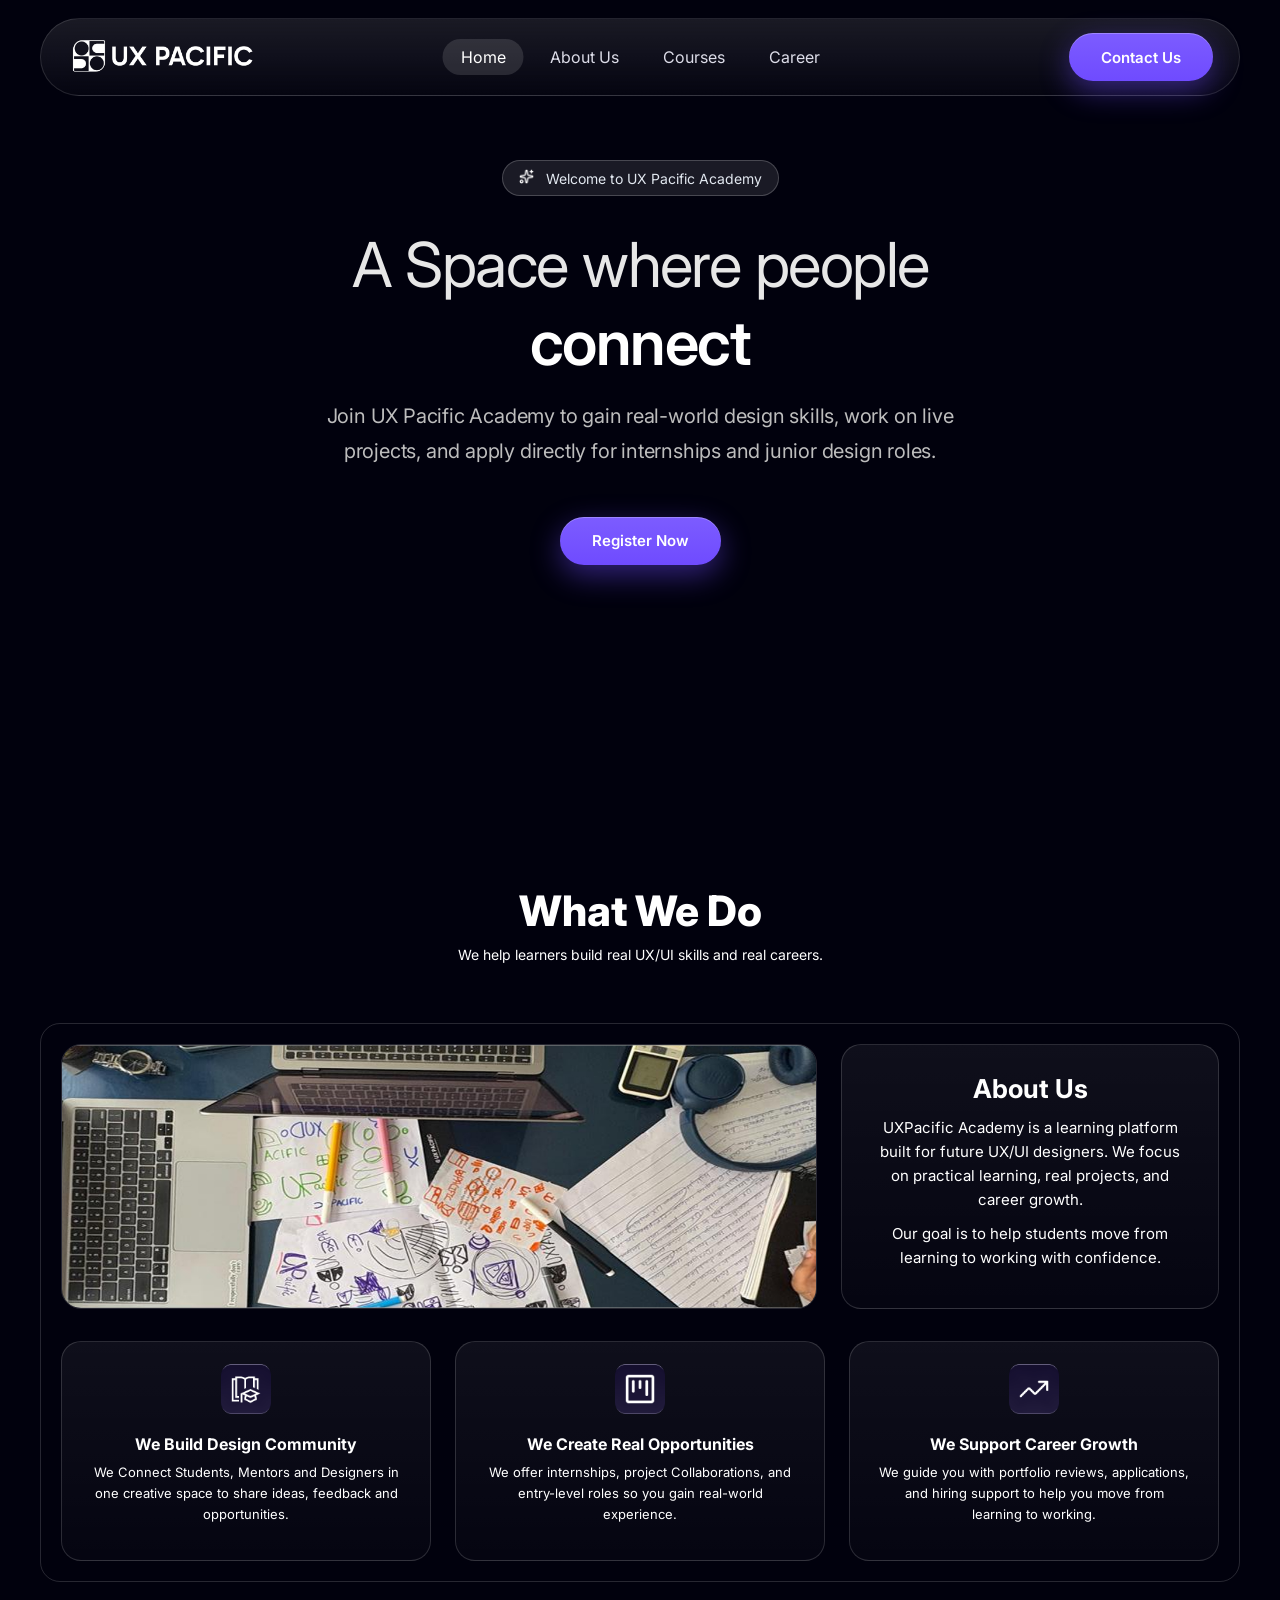
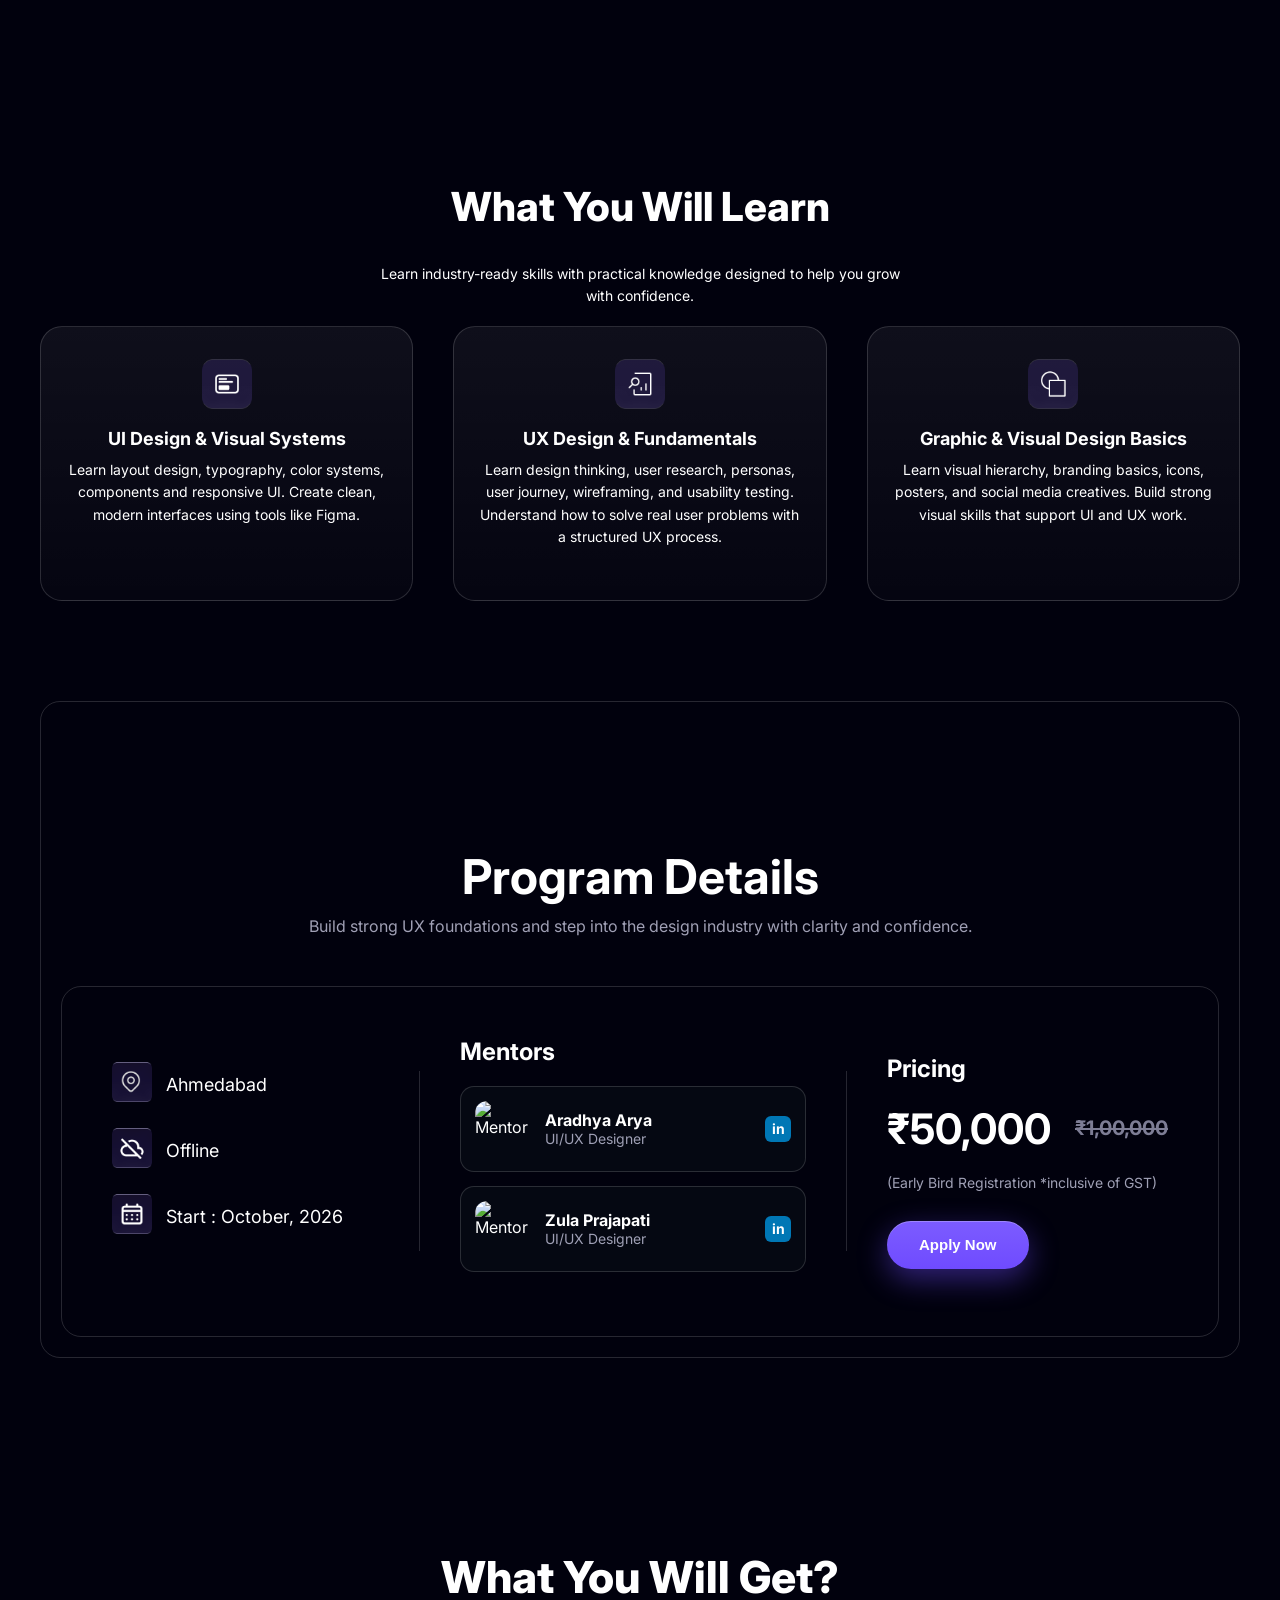
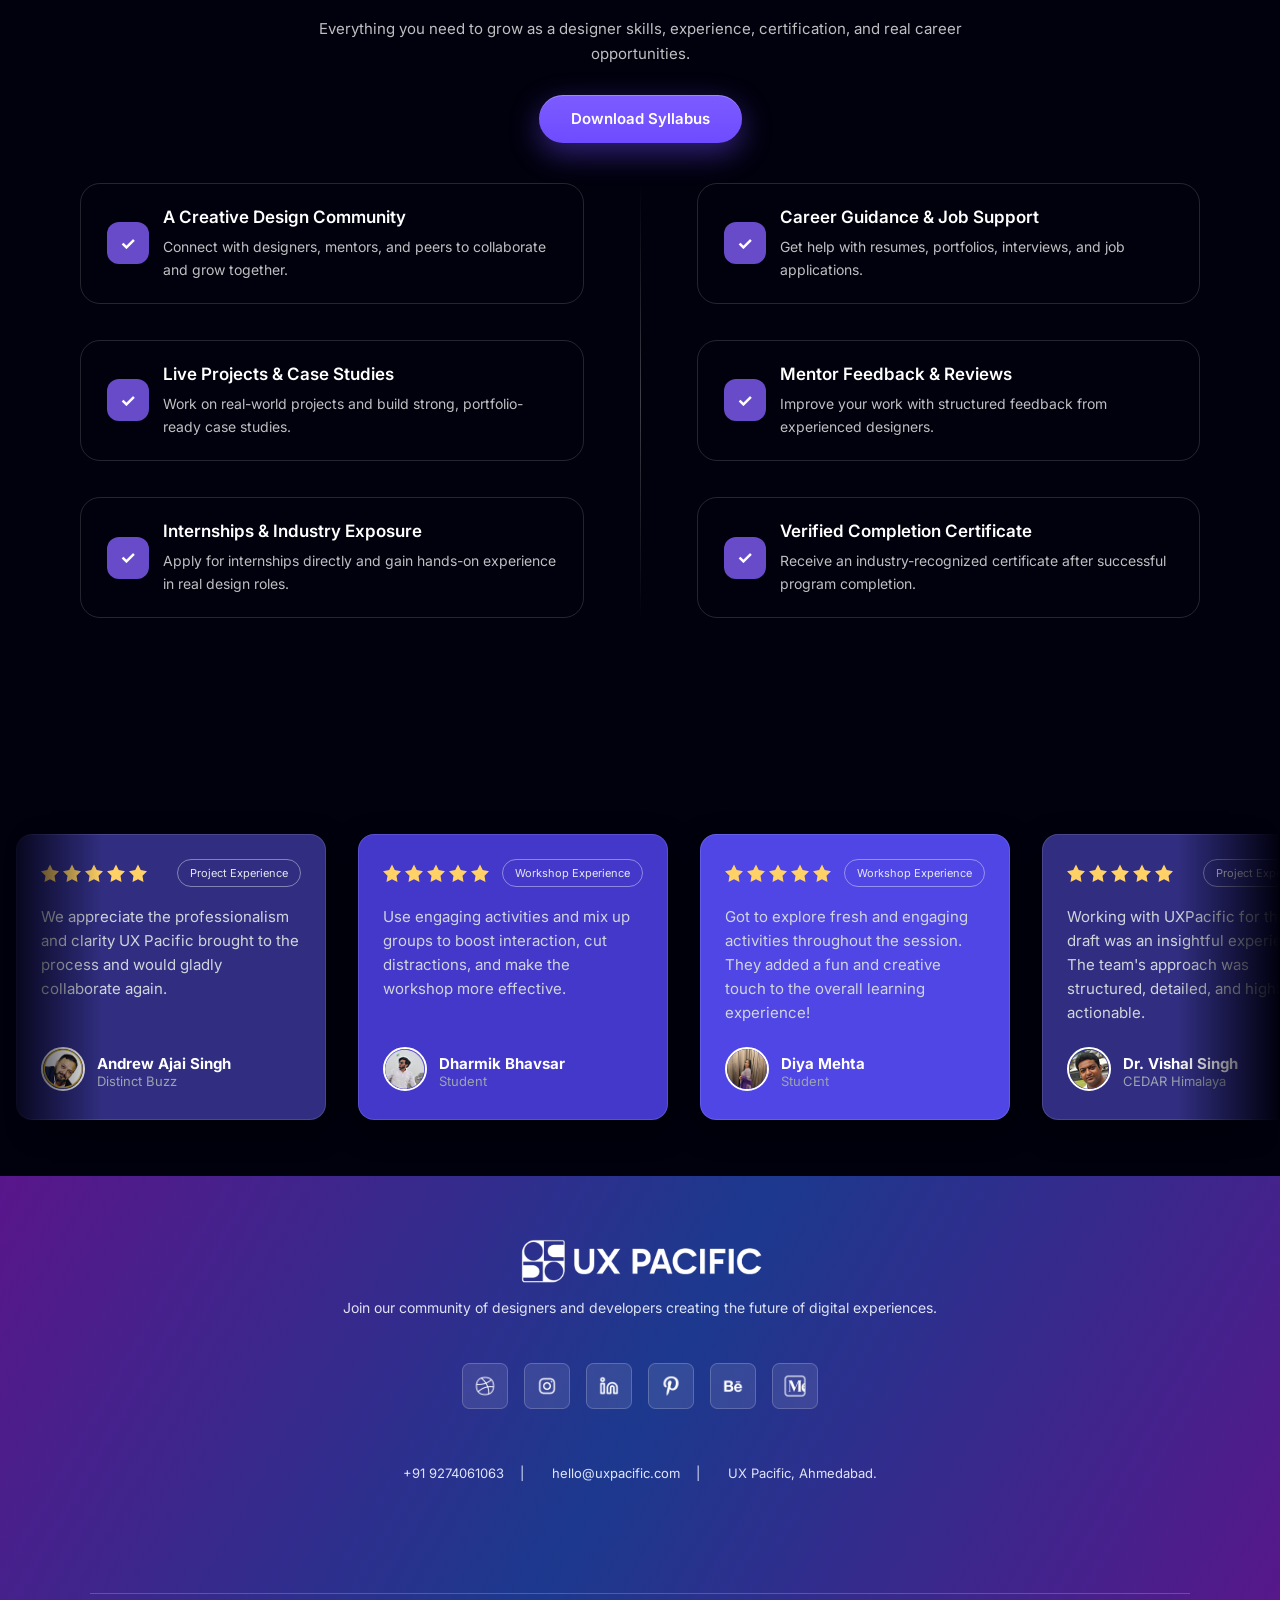
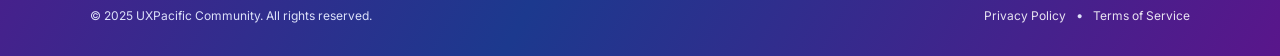
==== commit c046c010: "Medium Updated" ====
--- a/index.html
+++ b/index.html
@@ -761,7 +761,7 @@
               <img src="img/be.png" alt="Behance" />
             </a>
 
-            <a href="https://www.behance.net/ux_pacific" target="_blank" rel="noopener">
+            <a href="https://medium.com/@uxpacific" target="_blank" rel="noopener">
               <img src="img/medium.png" alt="Medium" />
             </a>
 
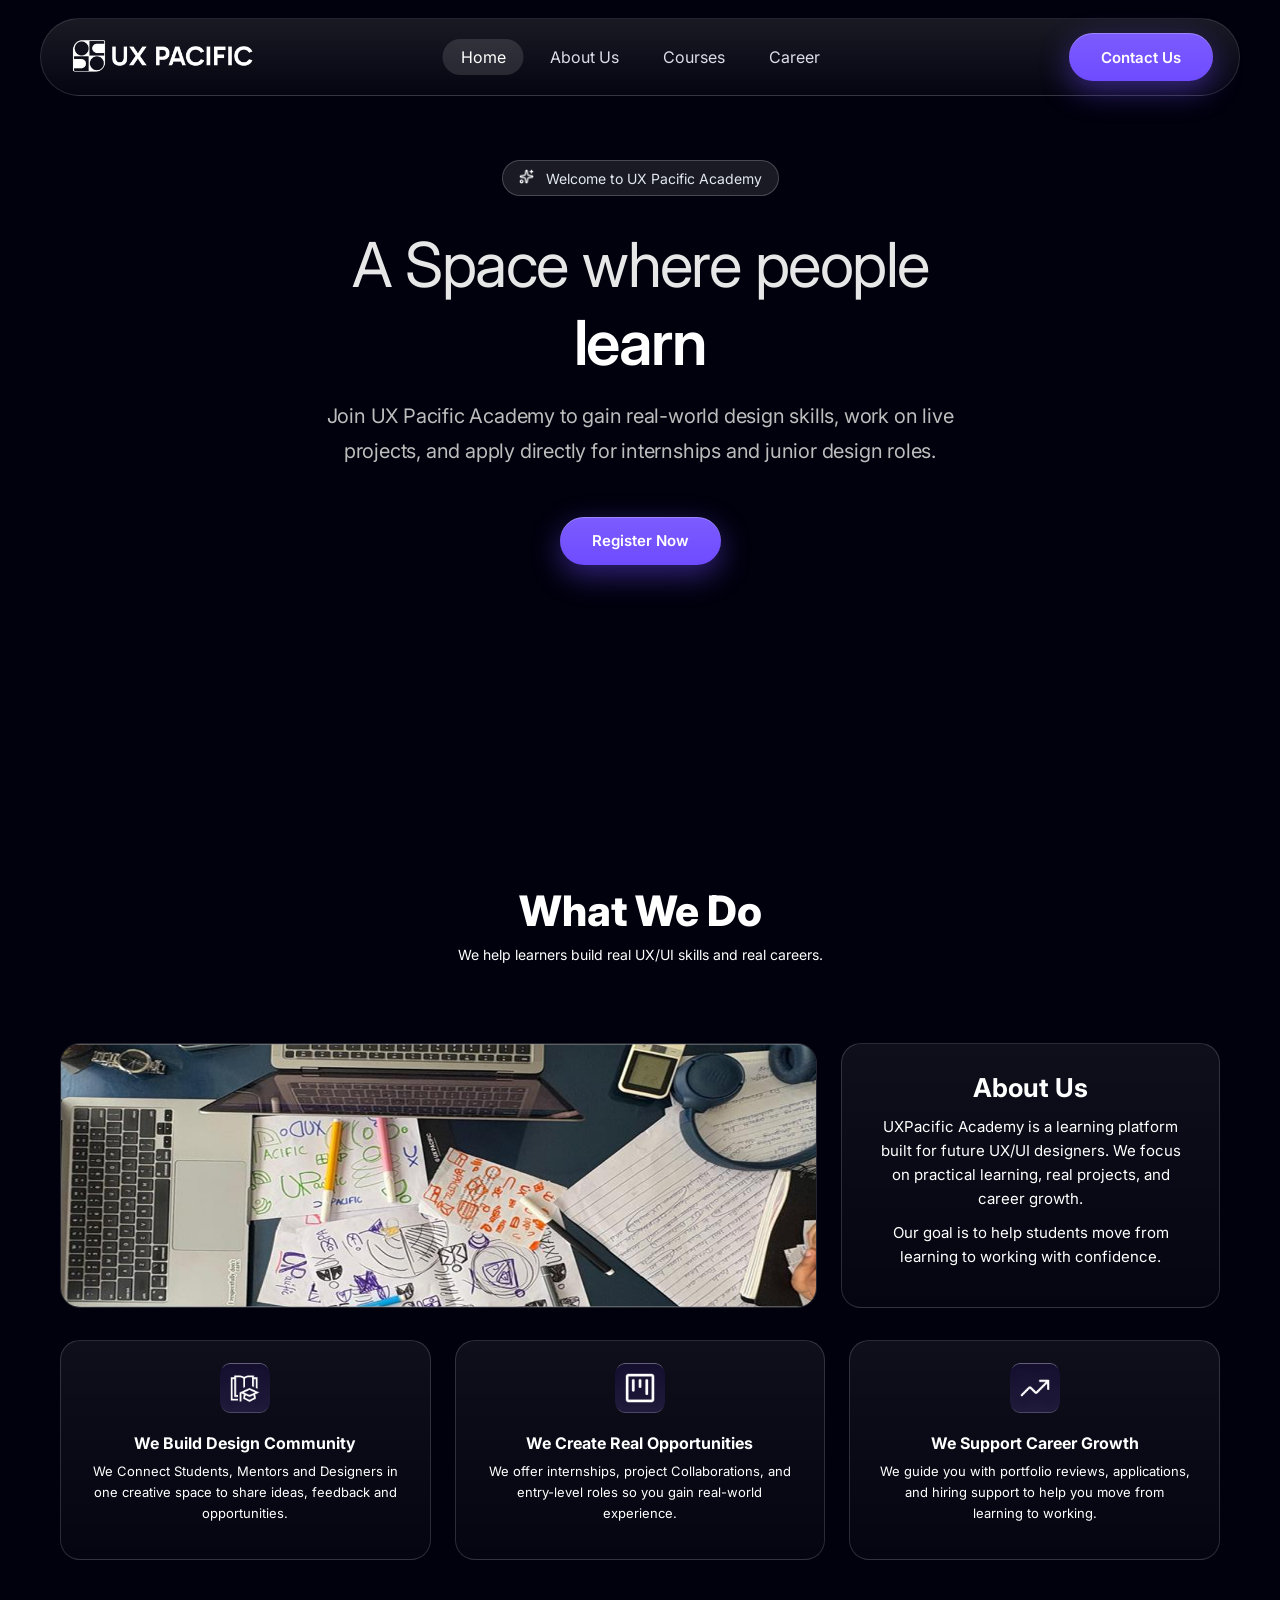
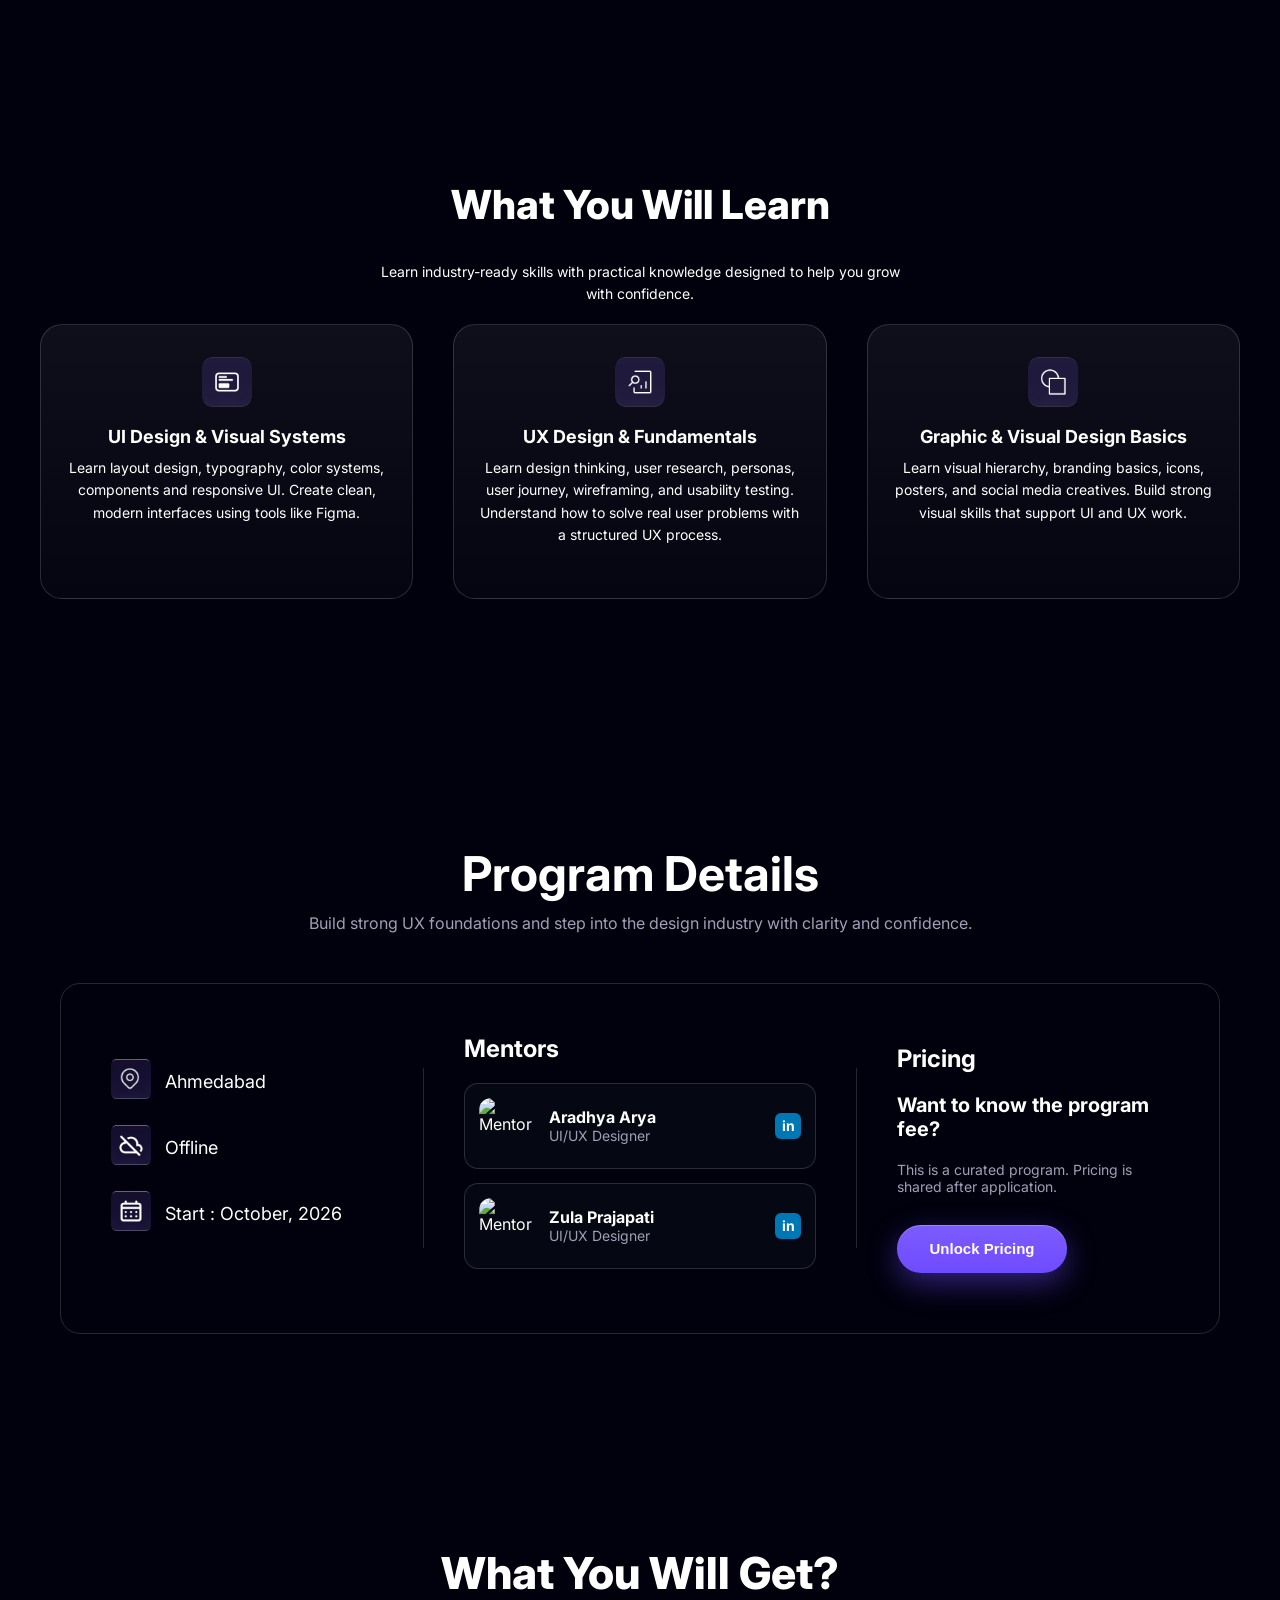
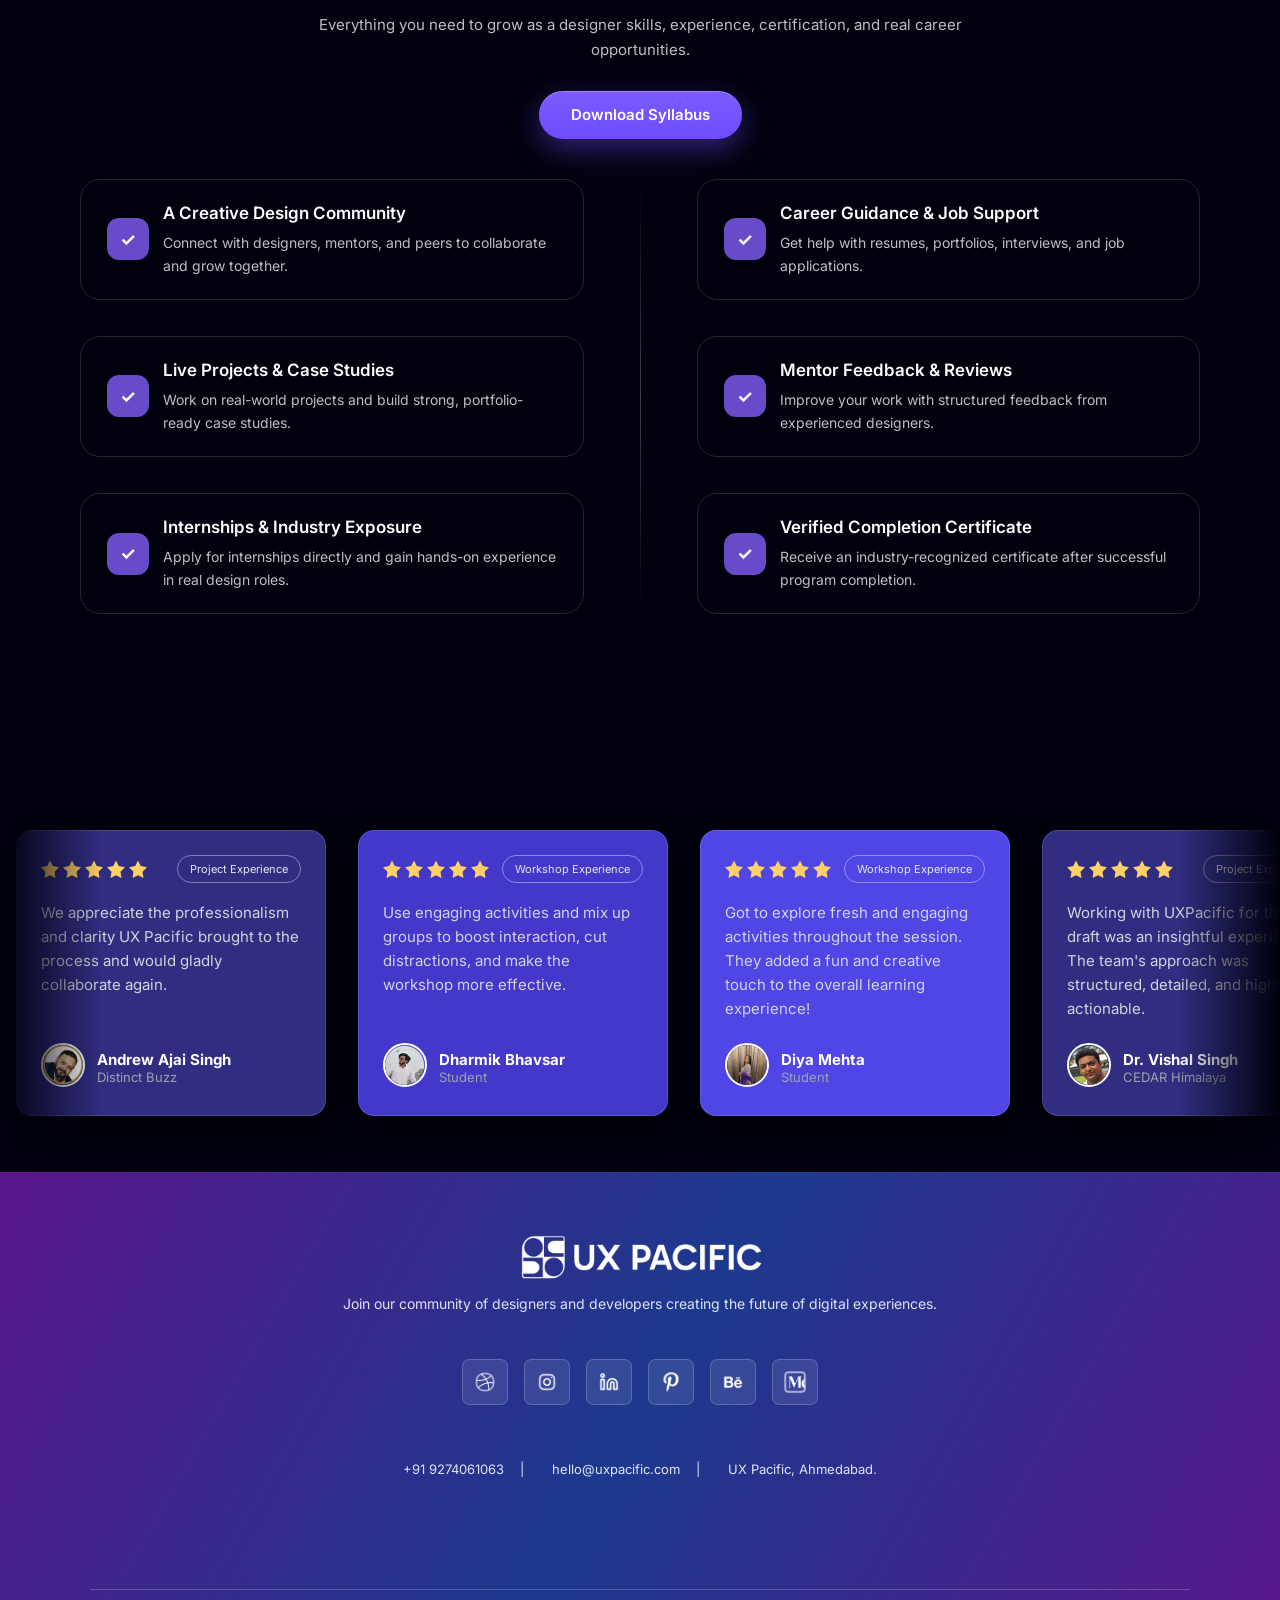
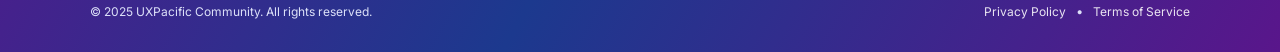
==== commit 4e9243be: "cource Box Changed" ====
--- a/index.html
+++ b/index.html
@@ -345,11 +345,10 @@
           <div class="pricing">
             <h3>Pricing</h3>
             <div class="price">
-              <span class="current">₹50,000</span>
-              <span class="old">₹1,00,000</span>
-            </div>
-            <p class="note">(Early Bird Registration *inclusive of GST)</p>
-            <button class="btn-primary" id="applyNowBtnPricing">Apply Now</button>
+              <span class="" style="font-size: 20px;">Want to know the program fee?</span>
+            </div>
+            <p class="note">This is a curated program. Pricing is shared after application.</p>
+            <button class="btn-primary" id="applyNowBtnPricing">Unlock Pricing</button>
           </div>
 
         </div>
@@ -786,6 +785,192 @@
     </div>
   </footer>
 
+  <!-- Unlock Pricing Modal -->
+  <div class="pricing-modal-overlay" id="pricingModalOverlay">
+    <div class="pricing-modal glass-modal" id="pricingModal">
+      <button class="close-btn" id="closePricingModal">×</button>
+      
+      <h2>Unlock Program Pricing</h2>
+      <p class="subtitle">Share your profile and we'll connect when opportunities arise.</p>
+      
+      <form id="pricingForm" class="pricing-form">
+        <div class="pricing-form-row">
+          <div class="form-group">
+            <input type="text" class="pricing-input" placeholder="Enter your name here" required />
+          </div>
+          <div class="form-group">
+            <input type="email" class="pricing-input" placeholder="Enter your email address" required />
+          </div>
+        </div>
+        
+        <div class="pricing-form-row">
+          <div class="form-group">
+            <select class="pricing-select modal-select" required>
+              <option value="" disabled selected>Select</option>
+              <option value="student">Student</option>
+              <option value="professional">Professional</option>
+              <option value="fresher">Fresher</option>
+              <option value="career-change">Career Change</option>
+            </select>
+          </div>
+          
+          <div class="form-group">
+            <select class="pricing-select modal-select" required>
+              <option value="" disabled selected>Select Your Goal</option>
+              <option value="learn-uiux">Learn UI/UX Design</option>
+              <option value="career-switch">Career Switch to Design</option>
+              <option value="improve-skills">Improve Existing Skills</option>
+              <option value="freelance">Start Freelancing</option>
+              <option value="job-ready">Get Job Ready</option>
+            </select>
+          </div>
+        </div>
+        
+        <button type="submit" class="submit-btn btn-primary">Submit</button>
+      </form>
+    </div>
+  </div>
+
+  <style>
+    /* Pricing Modal Overlay */
+    .pricing-modal-overlay {
+      display: none;
+      position: fixed;
+      top: 0;
+      left: 0;
+      width: 100%;
+      height: 100%;
+      background: rgba(0, 0, 0, 0.5);
+      backdrop-filter: blur(4px);
+      z-index: 999;
+      opacity: 0;
+      transition: 0.3s;
+    }
+
+    .pricing-modal-overlay.active {
+      display: block;
+      opacity: 1;
+      visibility: visible;
+    }
+
+    /* Pricing Modal - Using Glass Modal Style */
+    .pricing-modal {
+      width: min(92%, 720px) !important;
+      padding: 40px !important;
+      max-width: none;
+    }
+
+    .pricing-modal h2 {
+      text-align: center;
+      font-size: 32px;
+      margin-bottom: 10px;
+      color: #fff;
+    }
+
+    .pricing-modal .subtitle {
+      text-align: center;
+      color: #b5b5b5;
+      font-size: 15px;
+      margin-bottom: 30px;
+    }
+
+    /* Pricing Form */
+    .pricing-form {
+      display: flex;
+      flex-direction: column;
+      gap: 0;
+    }
+
+    .pricing-form-row {
+      display: grid;
+      grid-template-columns: 1fr 1fr;
+      gap: 16px;
+      margin-bottom: 0;
+    }
+
+    .pricing-form .form-group {
+      margin-bottom: 18px;
+    }
+
+    .pricing-input,
+    .pricing-select {
+      width: 100%;
+      padding: 14px 16px;
+      border-radius: 12px;
+      border: 1px solid rgba(255, 255, 255, 0.2);
+      background: rgba(255, 255, 255, 0.08);
+      color: #fff;
+      font-size: 15px;
+      font-family: 'Inter', sans-serif;
+      transition: all 0.2s;
+    }
+
+    .pricing-input::placeholder {
+      color: #aaa;
+    }
+
+    .pricing-input:focus,
+    .pricing-select:focus {
+      outline: none;
+      border-color: #7f5cff;
+    }
+
+    .pricing-select {
+      appearance: none;
+      background-image: url("data:image/svg+xml,%3Csvg width='12' height='8' viewBox='0 0 12 8' fill='none' xmlns='http://www.w3.org/2000/svg'%3E%3Cpath d='M1 1L6 6L11 1' stroke='%23aaa' stroke-width='2' stroke-linecap='round'/%3E%3C/svg%3E");
+      background-repeat: no-repeat;
+      background-position: right 16px center;
+      cursor: pointer;
+      padding-right: 40px;
+    }
+
+    .pricing-select option {
+      background: #141414;
+      color: #fff;
+    }
+
+    /* Submit Button */
+    .pricing-form .submit-btn {
+      margin-top: 16px;
+      width: 100%;
+      padding: 14px;
+      border-radius: 999px;
+      border: none;
+      background: linear-gradient(135deg, #7f5cff, #5a3df0);
+      color: #fff;
+      font-size: 16px;
+      font-weight: 600;
+      cursor: pointer;
+      font-family: 'Inter', sans-serif;
+    }
+
+    .pricing-form .submit-btn:hover {
+      opacity: 0.9;
+    }
+
+    /* Responsive */
+    @media (max-width: 768px) {
+      .pricing-form-row {
+        grid-template-columns: 1fr;
+        gap: 0;
+      }
+    }
+
+    @media (max-width: 480px) {
+      .pricing-modal {
+        padding: 28px 22px !important;
+      }
+
+      .pricing-modal h2 {
+        font-size: 26px;
+      }
+
+      .pricing-modal .subtitle {
+        font-size: 14px;
+      }
+    }
+  </style>
+
   <script src="js/main.js"></script>
   <!-- Added animated hero JavaScript -->
   <script src="js/animated-hero.js"></script>
@@ -796,6 +981,49 @@
     toggle.addEventListener("click", () => {
       menu.classList.toggle("show");
     });
+
+    // Pricing Modal Functionality
+    const pricingModalOverlay = document.getElementById('pricingModalOverlay');
+    const pricingModal = document.getElementById('pricingModal');
+    const closePricingModalBtn = document.getElementById('closePricingModal');
+    const applyNowBtnPricing = document.getElementById('applyNowBtnPricing');
+    const pricingForm = document.getElementById('pricingForm');
+
+    // Open modal
+    if (applyNowBtnPricing) {
+      applyNowBtnPricing.addEventListener('click', (e) => {
+        e.preventDefault();
+        pricingModalOverlay.classList.add('active');
+        pricingModal.classList.add('active');
+      });
+    }
+
+    // Close modal
+    if (closePricingModalBtn) {
+      closePricingModalBtn.addEventListener('click', () => {
+        pricingModalOverlay.classList.remove('active');
+        pricingModal.classList.remove('active');
+      });
+    }
+
+    // Close when clicking overlay
+    pricingModalOverlay.addEventListener('click', (e) => {
+      if (e.target === pricingModalOverlay) {
+        pricingModalOverlay.classList.remove('active');
+        pricingModal.classList.remove('active');
+      }
+    });
+
+    // Handle form submission
+    if (pricingForm) {
+      pricingForm.addEventListener('submit', (e) => {
+        e.preventDefault();
+        alert('Thank you! We will contact you soon with pricing details.');
+        pricingModalOverlay.classList.remove('active');
+        pricingModal.classList.remove('active');
+        pricingForm.reset();
+      });
+    }
   </script>
 </body>
 
--- a/css/style.css
+++ b/css/style.css
@@ -532,7 +532,7 @@
 }
 
 .what-section-content {
-  border: 1px solid rgba(255, 255, 255, 0.15);
+  /* border: 1px solid rgba(255, 255, 255, 0.15); */
   border-radius: 20px;
   padding: 20px;
   width: 100%;
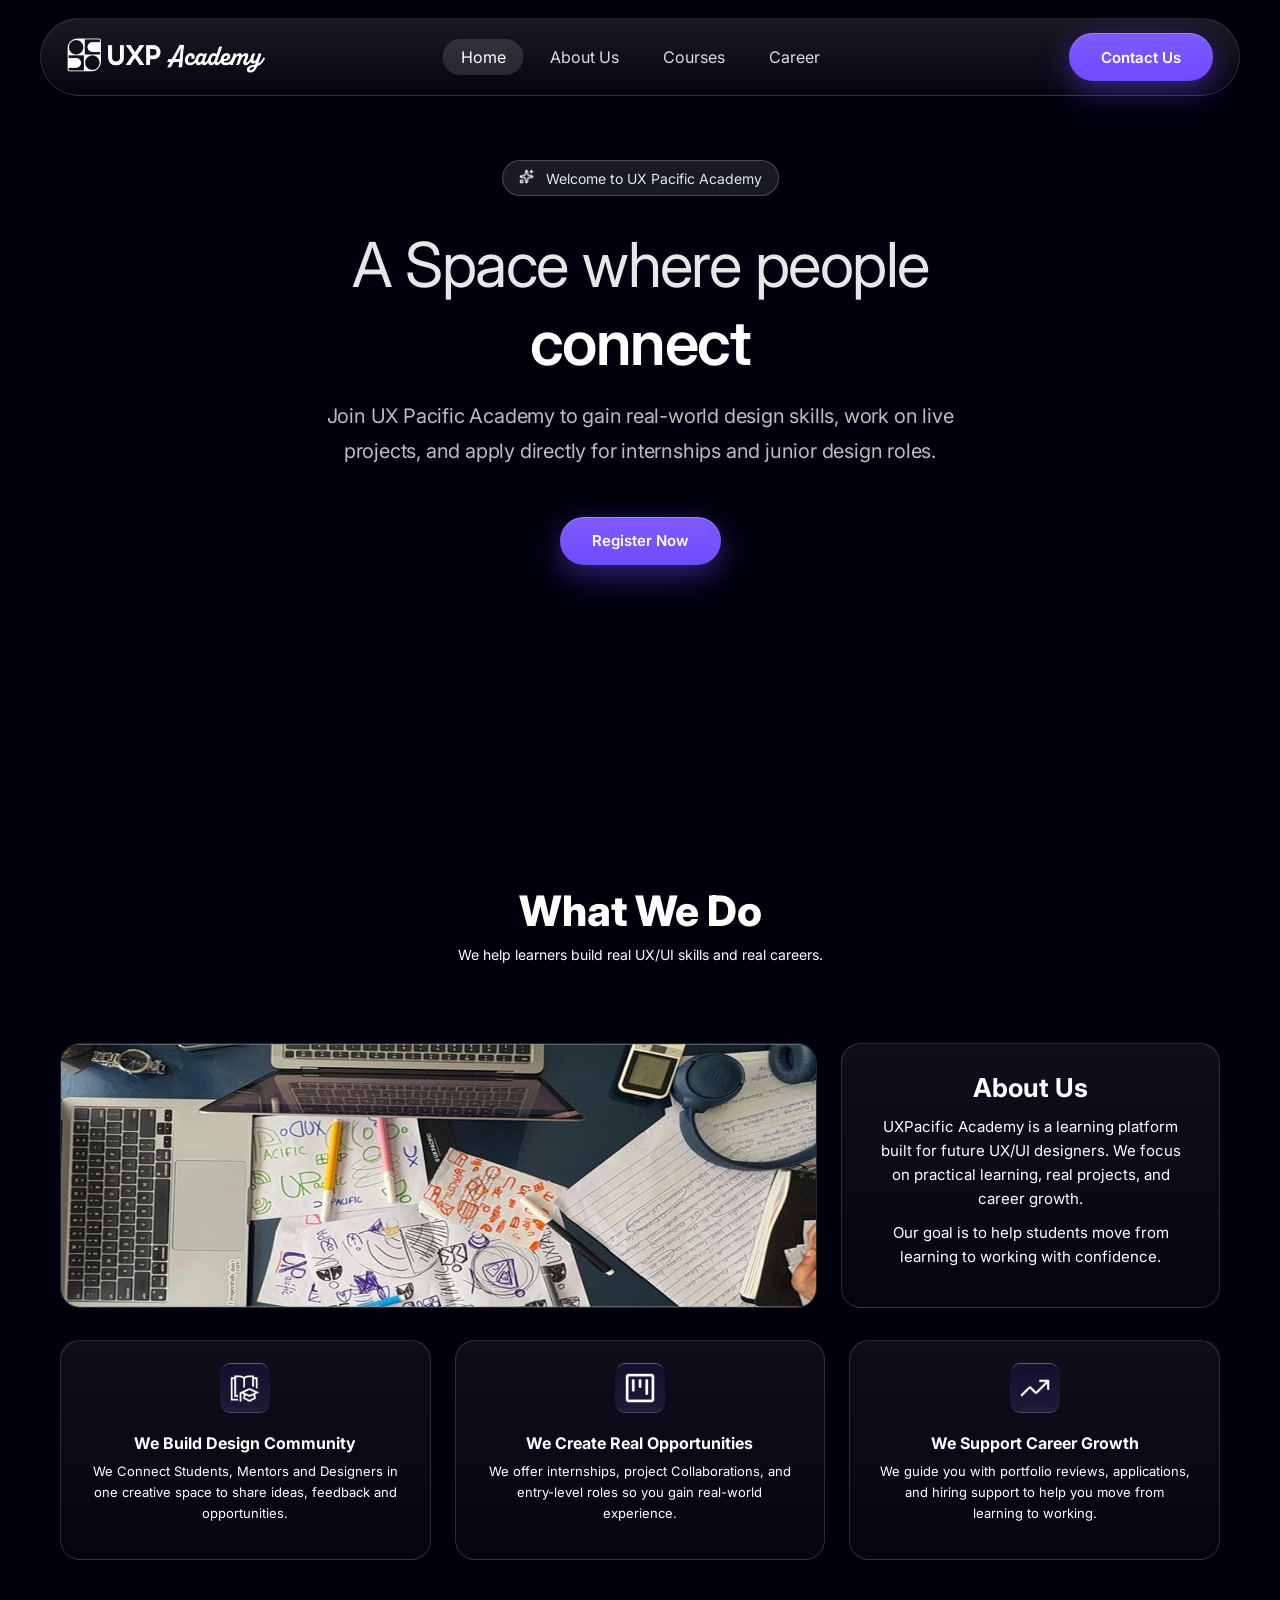
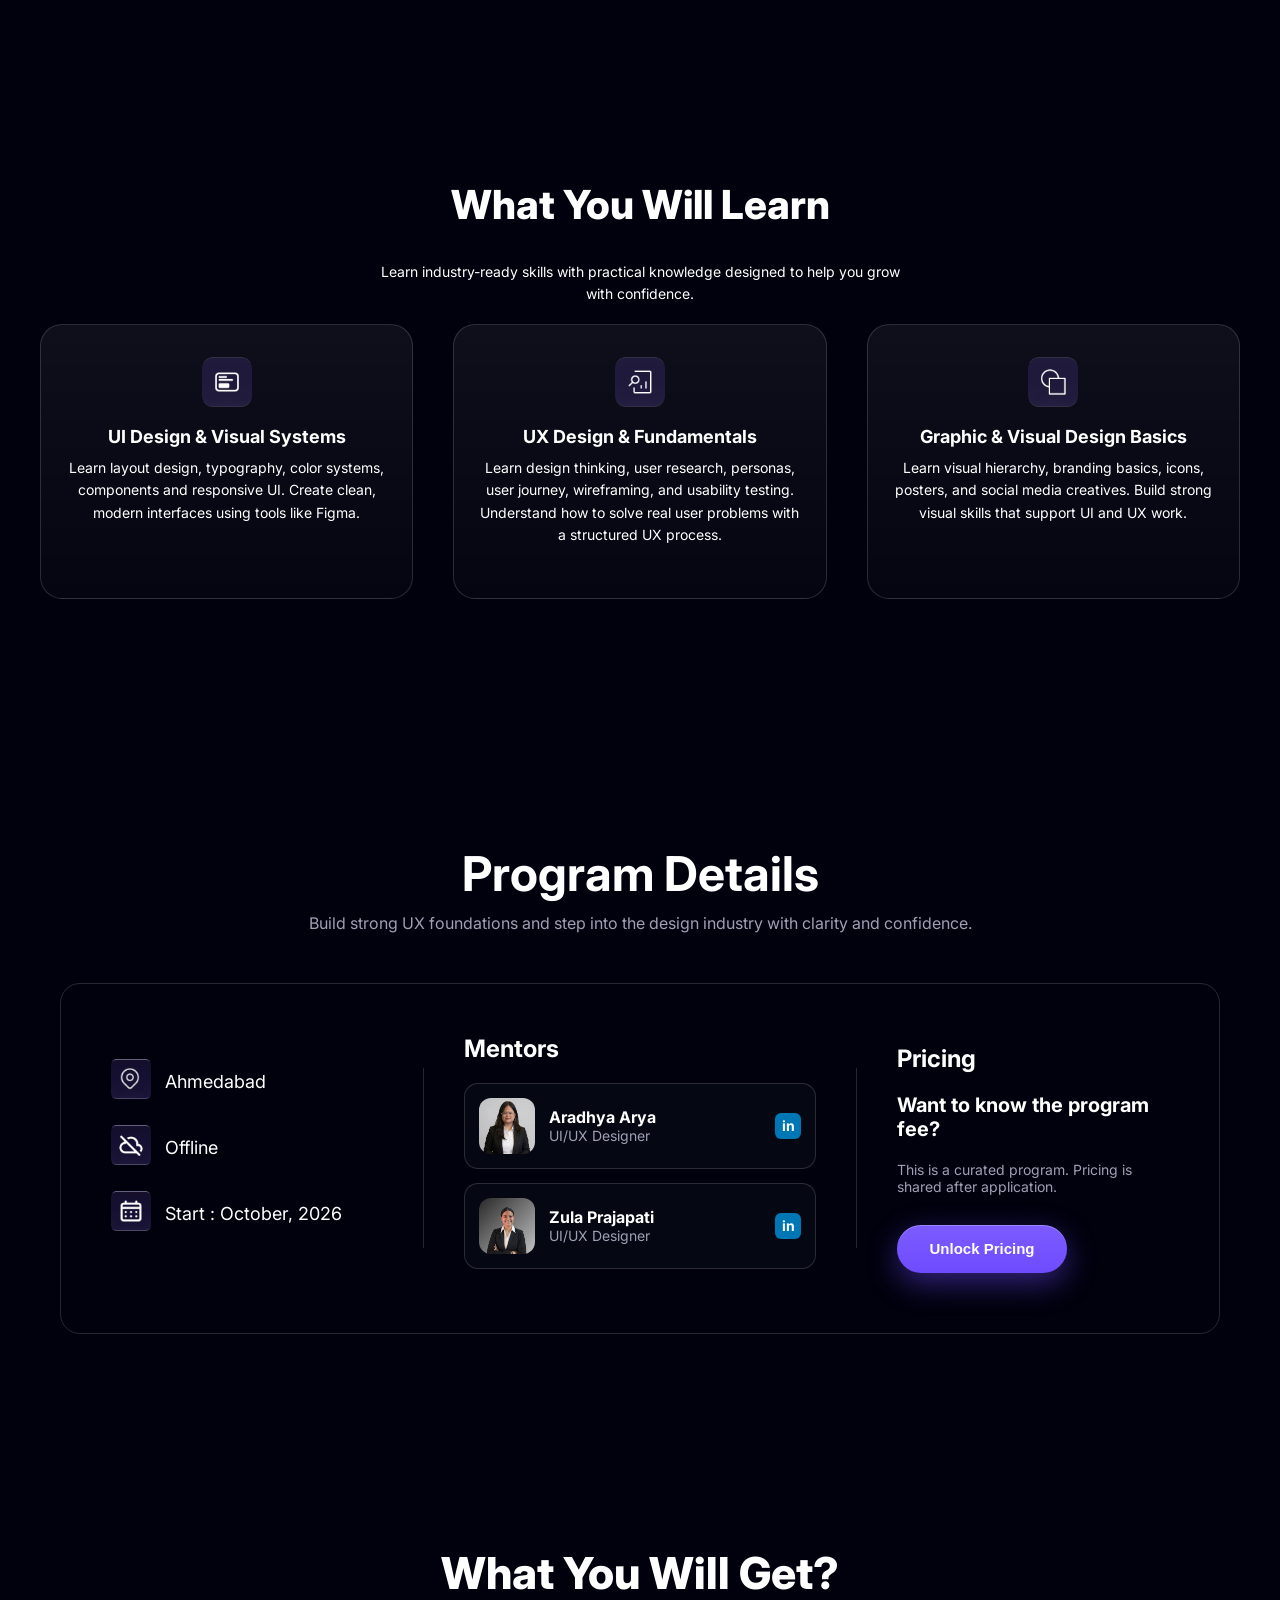
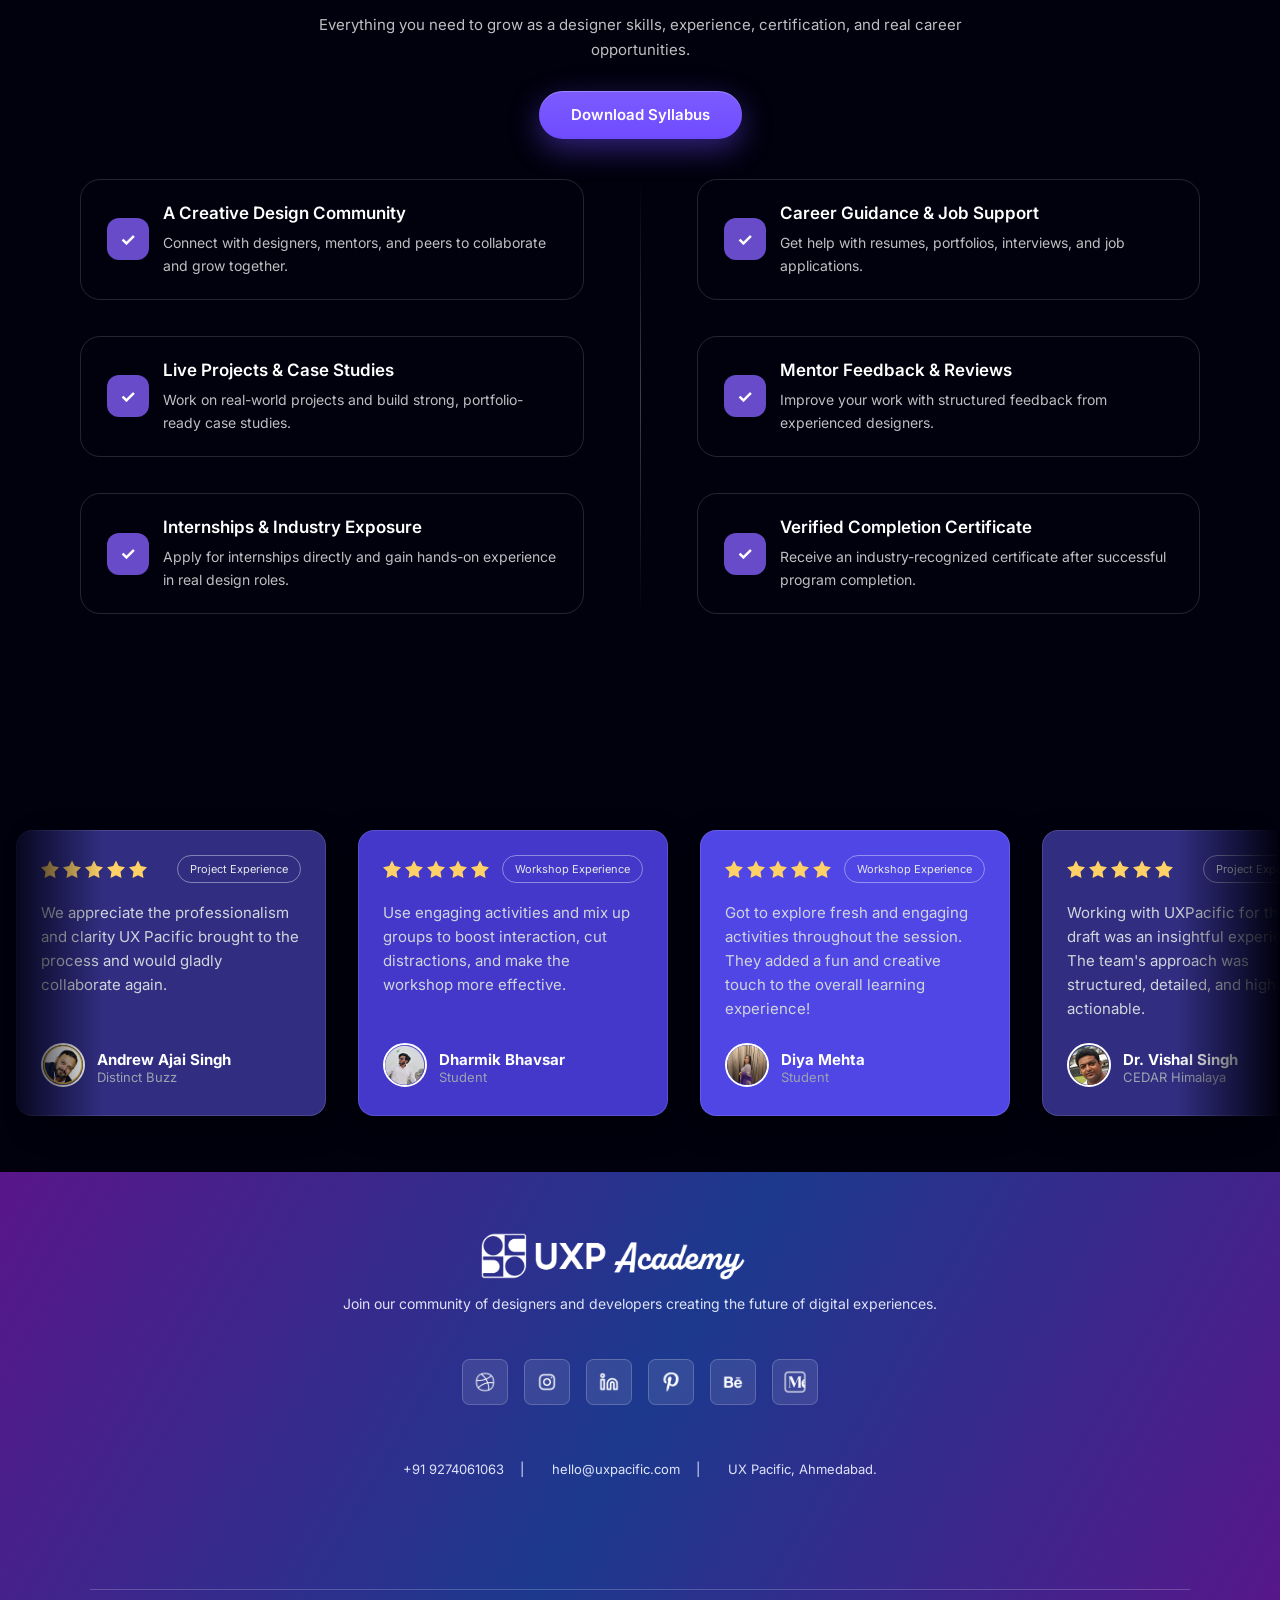
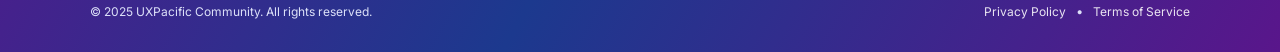
==== commit 333b8eaa: "Logo Updated" ====
--- a/index.html
+++ b/index.html
@@ -20,7 +20,7 @@
     <div class="navbar-container">
       <!-- Logo -->
       <a href="#" class="navbar-brand">
-        <img src="img/LOGO.png" alt="UX Pacific Logo" />
+        <img src="img/naya_1@4x.png" alt="UX Pacific Logo" />
       </a>
 
       <!-- Toggle Button -->
@@ -321,7 +321,7 @@
             <h3>Mentors</h3>
 
             <div class="mentor-card">
-              <img src="https://i.pravatar.cc/100?img=32" alt="Mentor">
+              <img src="img/hbb.png" alt="Mentor">
               <div>
                 <h4>Aradhya Arya</h4>
                 <p>UI/UX Designer</p>
@@ -330,7 +330,7 @@
             </div>
 
             <div class="mentor-card">
-              <img src="https://i.pravatar.cc/100?img=45" alt="Mentor">
+              <img src="img/vwv.png" alt="Mentor">
               <div>
                 <h4>Zula Prajapati</h4>
                 <p>UI/UX Designer</p>
@@ -734,7 +734,7 @@
     <div class="footer-main">
       <div class="footer-top">
         <div class="footer-brand">
-          <img src="img/LOGO.png" alt="UX Pacific" />
+          <img src="img/naya_1@4x.png" alt="UX Pacific" />
           <p>
             Join our community of designers and developers creating the future
             of digital experiences.
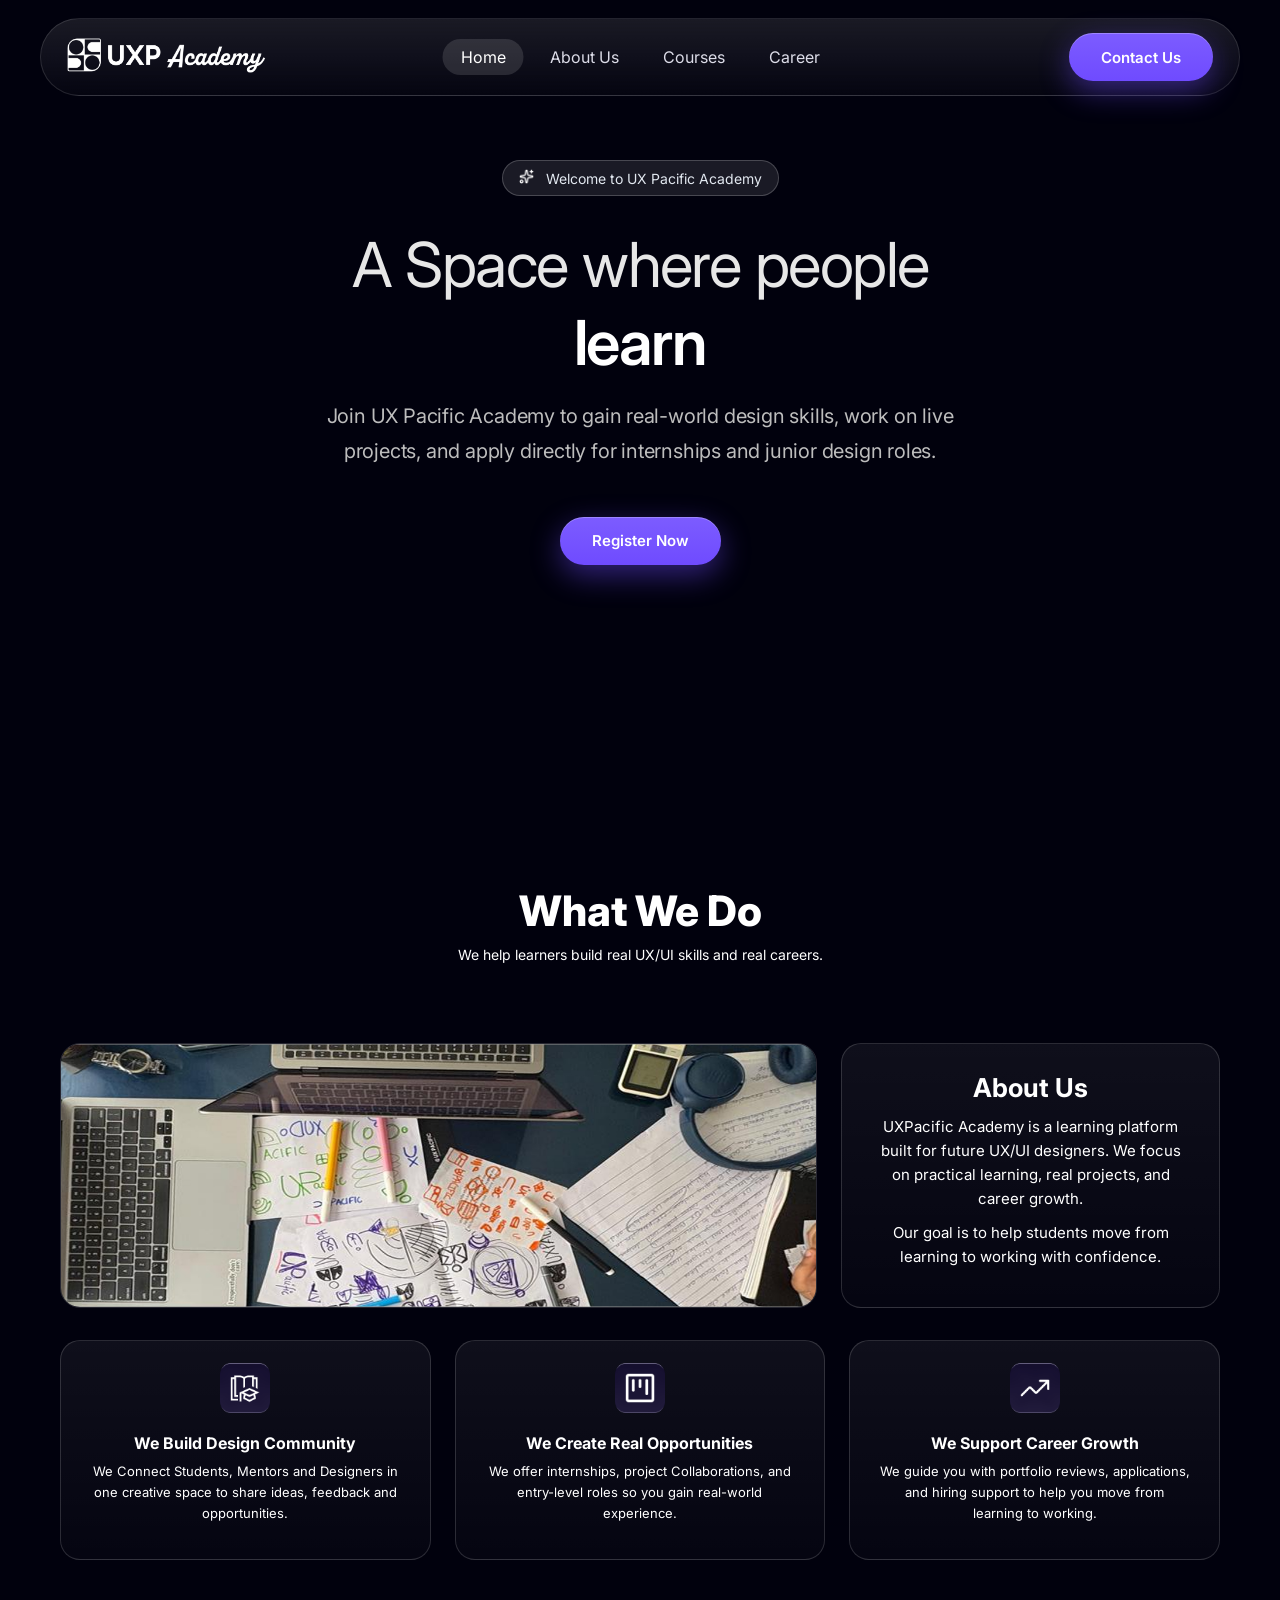
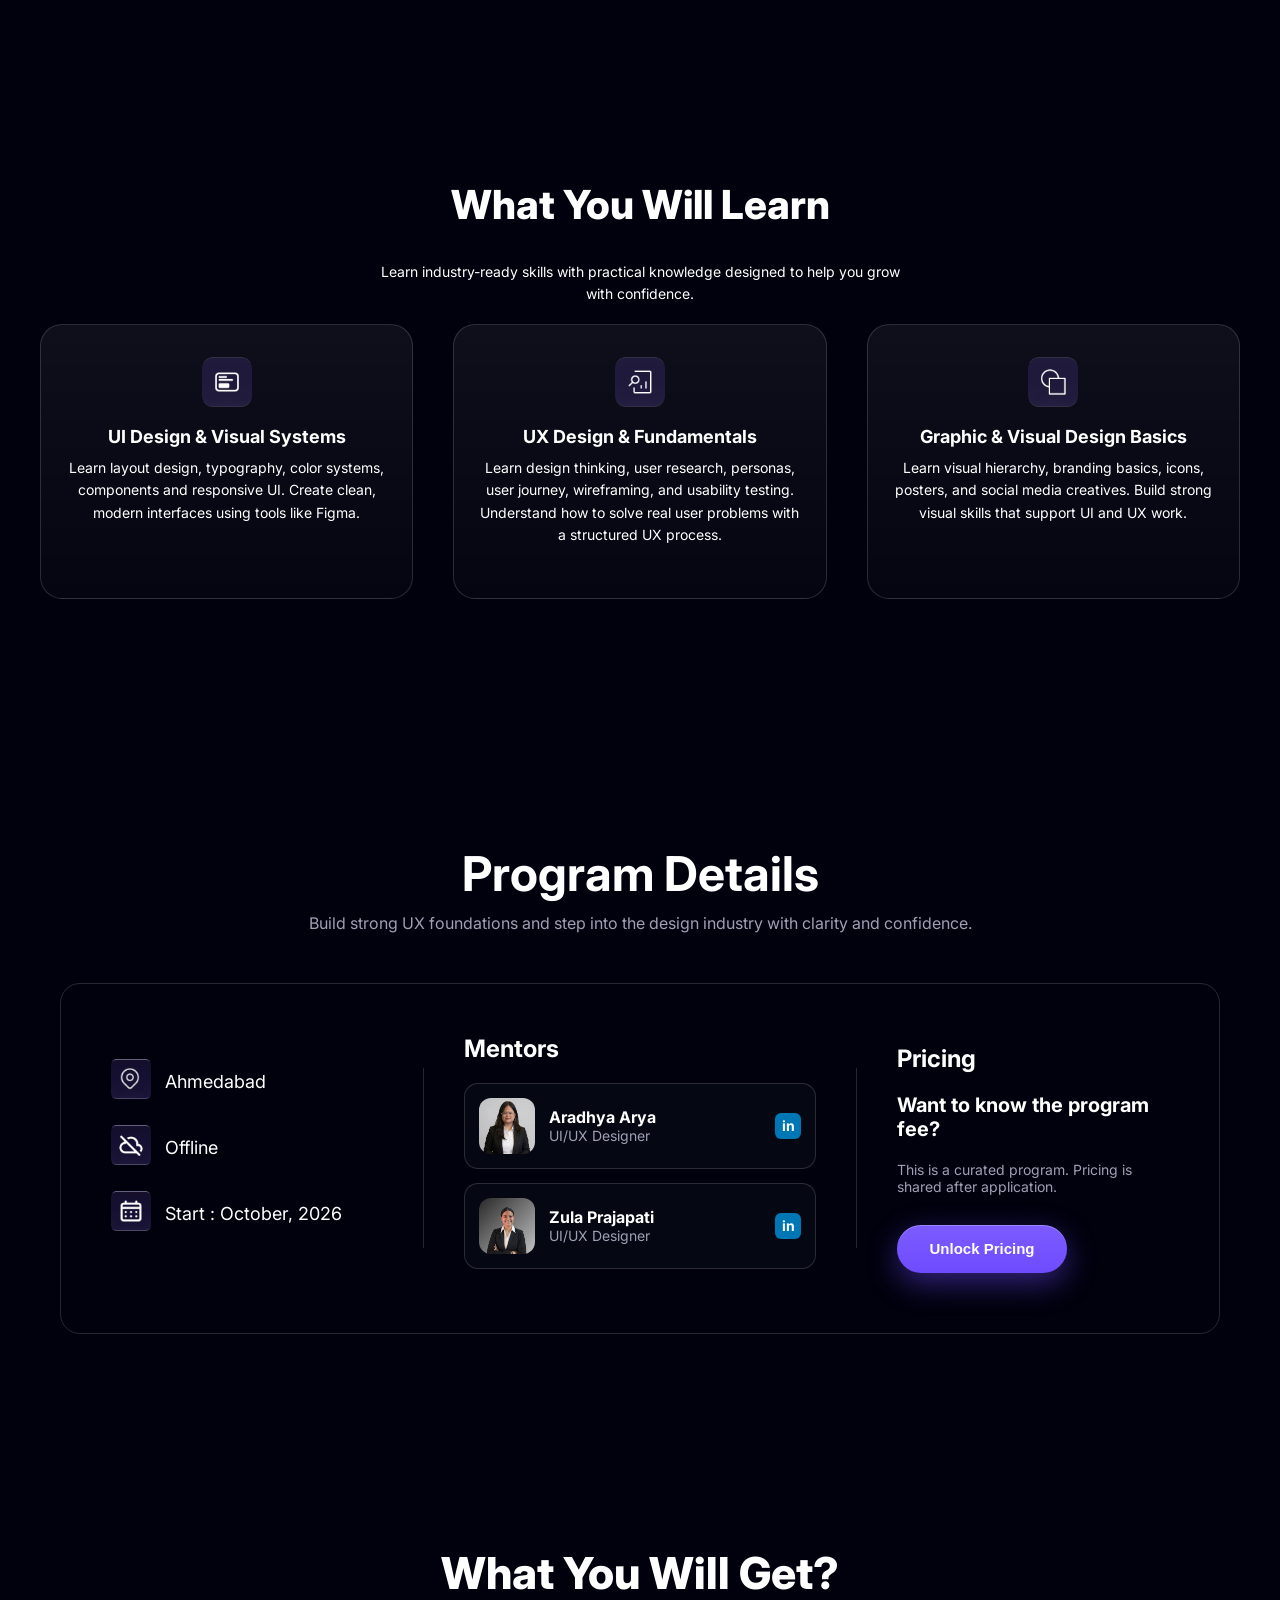
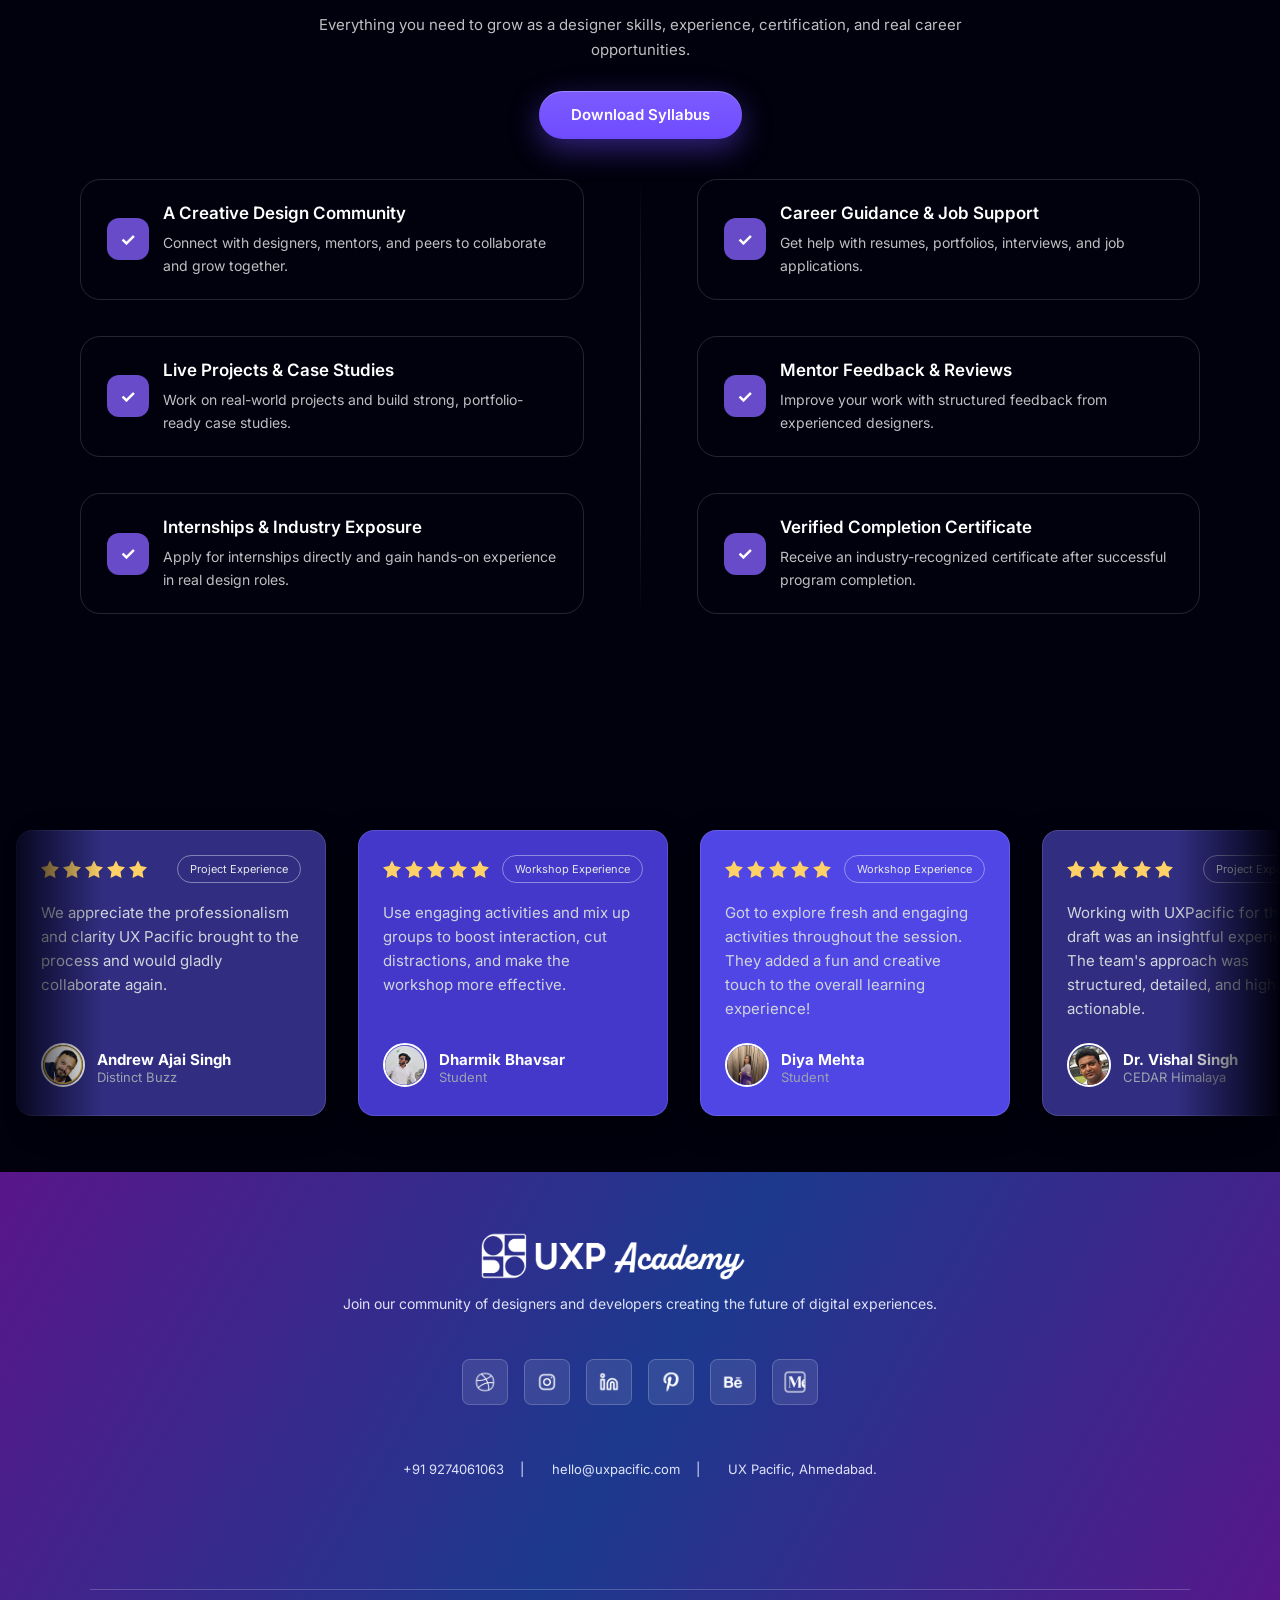
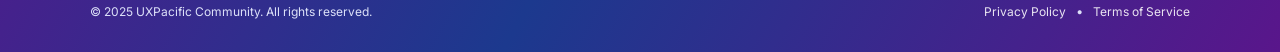
==== commit 631e62ef: "Fixing" ====
--- a/index.html
+++ b/index.html
@@ -723,6 +723,288 @@
         </div>
 
         <!-- Card 7  -->
+
+        <!-- Card 1 -->
+        <div class="testimonial-card" style="background-color: #312e81">
+          <div class="card-header">
+            <div class="stars">
+              <svg fill="#ffd166" viewbox="0 0 24 24">
+                <path
+                  d="M12 .587l3.668 7.431L24 9.748l-6 5.847L19.335 24 12 20.201 4.665 24 6 15.595 0 9.748l8.332-1.73L12 .587z">
+                </path>
+              </svg>
+              <svg fill="#ffd166" viewbox="0 0 24 24">
+                <path
+                  d="M12 .587l3.668 7.431L24 9.748l-6 5.847L19.335 24 12 20.201 4.665 24 6 15.595 0 9.748l8.332-1.73L12 .587z">
+                </path>
+              </svg>
+              <svg fill="#ffd166" viewbox="0 0 24 24">
+                <path
+                  d="M12 .587l3.668 7.431L24 9.748l-6 5.847L19.335 24 12 20.201 4.665 24 6 15.595 0 9.748l8.332-1.73L12 .587z">
+                </path>
+              </svg>
+              <svg fill="#ffd166" viewbox="0 0 24 24">
+                <path
+                  d="M12 .587l3.668 7.431L24 9.748l-6 5.847L19.335 24 12 20.201 4.665 24 6 15.595 0 9.748l8.332-1.73L12 .587z">
+                </path>
+              </svg>
+              <svg fill="#ffd166" viewbox="0 0 24 24">
+                <path
+                  d="M12 .587l3.668 7.431L24 9.748l-6 5.847L19.335 24 12 20.201 4.665 24 6 15.595 0 9.748l8.332-1.73L12 .587z">
+                </path>
+              </svg>
+            </div>
+            <div class="pill">Project Experience</div>
+          </div>
+          <div class="quote">
+            We appreciate the professionalism and clarity UX Pacific brought
+            to the process and would gladly collaborate again.
+          </div>
+          <div class="author">
+            <div class="avatar">
+              <img alt="Andrew Ajai Singh" src="img/Oval (1).png" />
+            </div>
+            <div class="author-info">
+              <div class="name">Andrew Ajai Singh</div>
+              <div class="title">Distinct Buzz</div>
+            </div>
+          </div>
+        </div>
+        <!-- Card 2 -->
+        <div class="testimonial-card" style="background-color: #4338ca">
+          <div class="card-header">
+            <div class="stars">
+              <svg fill="#ffd166" viewbox="0 0 24 24">
+                <path
+                  d="M12 .587l3.668 7.431L24 9.748l-6 5.847L19.335 24 12 20.201 4.665 24 6 15.595 0 9.748l8.332-1.73L12 .587z">
+                </path>
+              </svg>
+              <svg fill="#ffd166" viewbox="0 0 24 24">
+                <path
+                  d="M12 .587l3.668 7.431L24 9.748l-6 5.847L19.335 24 12 20.201 4.665 24 6 15.595 0 9.748l8.332-1.73L12 .587z">
+                </path>
+              </svg>
+              <svg fill="#ffd166" viewbox="0 0 24 24">
+                <path
+                  d="M12 .587l3.668 7.431L24 9.748l-6 5.847L19.335 24 12 20.201 4.665 24 6 15.595 0 9.748l8.332-1.73L12 .587z">
+                </path>
+              </svg>
+              <svg fill="#ffd166" viewbox="0 0 24 24">
+                <path
+                  d="M12 .587l3.668 7.431L24 9.748l-6 5.847L19.335 24 12 20.201 4.665 24 6 15.595 0 9.748l8.332-1.73L12 .587z">
+                </path>
+              </svg>
+              <svg fill="#ffd166" viewbox="0 0 24 24">
+                <path
+                  d="M12 .587l3.668 7.431L24 9.748l-6 5.847L19.335 24 12 20.201 4.665 24 6 15.595 0 9.748l8.332-1.73L12 .587z">
+                </path>
+              </svg>
+            </div>
+            <div class="pill">Workshop Experience</div>
+          </div>
+          <div class="quote">
+            Use engaging activities and mix up groups to boost interaction,
+            cut distractions, and make the workshop more effective.
+          </div>
+          <div class="author">
+            <div class="avatar">
+              <img alt="Dharmik Bhavsar" src="img/Oval (2).png" />
+            </div>
+            <div class="author-info">
+              <div class="name">Dharmik Bhavsar</div>
+              <div class="title">Student</div>
+            </div>
+          </div>
+        </div>
+        <!-- Card 3 -->
+        <div class="testimonial-card" style="background-color: #4f46e5">
+          <div class="card-header">
+            <div class="stars">
+              <svg fill="#ffd166" viewbox="0 0 24 24">
+                <path
+                  d="M12 .587l3.668 7.431L24 9.748l-6 5.847L19.335 24 12 20.201 4.665 24 6 15.595 0 9.748l8.332-1.73L12 .587z">
+                </path>
+              </svg>
+              <svg fill="#ffd166" viewbox="0 0 24 24">
+                <path
+                  d="M12 .587l3.668 7.431L24 9.748l-6 5.847L19.335 24 12 20.201 4.665 24 6 15.595 0 9.748l8.332-1.73L12 .587z">
+                </path>
+              </svg>
+              <svg fill="#ffd166" viewbox="0 0 24 24">
+                <path
+                  d="M12 .587l3.668 7.431L24 9.748l-6 5.847L19.335 24 12 20.201 4.665 24 6 15.595 0 9.748l8.332-1.73L12 .587z">
+                </path>
+              </svg>
+              <svg fill="#ffd166" viewbox="0 0 24 24">
+                <path
+                  d="M12 .587l3.668 7.431L24 9.748l-6 5.847L19.335 24 12 20.201 4.665 24 6 15.595 0 9.748l8.332-1.73L12 .587z">
+                </path>
+              </svg>
+              <svg fill="#ffd166" viewbox="0 0 24 24">
+                <path
+                  d="M12 .587l3.668 7.431L24 9.748l-6 5.847L19.335 24 12 20.201 4.665 24 6 15.595 0 9.748l8.332-1.73L12 .587z">
+                </path>
+              </svg>
+            </div>
+            <div class="pill">Workshop Experience</div>
+          </div>
+          <div class="quote">
+            Got to explore fresh and engaging activities throughout the
+            session. They added a fun and creative touch to the overall
+            learning experience!
+          </div>
+          <div class="author">
+            <div class="avatar">
+              <img alt="Diya Mehta" src="./img/DMDM.png" />
+            </div>
+            <div class="author-info">
+              <div class="name">Diya Mehta</div>
+              <div class="title">Student</div>
+            </div>
+          </div>
+        </div>
+        <!-- Card 4 -->
+        <div class="testimonial-card" style="background-color: #312e81">
+          <div class="card-header">
+            <div class="stars">
+              <svg fill="#ffd166" viewbox="0 0 24 24">
+                <path
+                  d="M12 .587l3.668 7.431L24 9.748l-6 5.847L19.335 24 12 20.201 4.665 24 6 15.595 0 9.748l8.332-1.73L12 .587z">
+                </path>
+              </svg>
+              <svg fill="#ffd166" viewbox="0 0 24 24">
+                <path
+                  d="M12 .587l3.668 7.431L24 9.748l-6 5.847L19.335 24 12 20.201 4.665 24 6 15.595 0 9.748l8.332-1.73L12 .587z">
+                </path>
+              </svg>
+              <svg fill="#ffd166" viewbox="0 0 24 24">
+                <path
+                  d="M12 .587l3.668 7.431L24 9.748l-6 5.847L19.335 24 12 20.201 4.665 24 6 15.595 0 9.748l8.332-1.73L12 .587z">
+                </path>
+              </svg>
+              <svg fill="#ffd166" viewbox="0 0 24 24">
+                <path
+                  d="M12 .587l3.668 7.431L24 9.748l-6 5.847L19.335 24 12 20.201 4.665 24 6 15.595 0 9.748l8.332-1.73L12 .587z">
+                </path>
+              </svg>
+              <svg fill="#ffd166" viewbox="0 0 24 24">
+                <path
+                  d="M12 .587l3.668 7.431L24 9.748l-6 5.847L19.335 24 12 20.201 4.665 24 6 15.595 0 9.748l8.332-1.73L12 .587z">
+                </path>
+              </svg>
+            </div>
+            <div class="pill">Project Experience</div>
+          </div>
+          <div class="quote">
+            Working with UXPacific for the UX draft was an insightful
+            experience. The team's approach was structured, detailed, and
+            highly actionable.
+          </div>
+          <div class="author">
+            <div class="avatar">
+              <img alt="Dr. Vishal Singh" src="img/Oval.png" />
+            </div>
+            <div class="author-info">
+              <div class="name">Dr. Vishal Singh</div>
+              <div class="title">CEDAR Himalaya</div>
+            </div>
+          </div>
+        </div>
+        <!-- Card 5 -->
+        <div class="testimonial-card" style="background-color: #312e81">
+          <div class="card-header">
+            <div class="stars">
+              <svg fill="#ffd166" viewbox="0 0 24 24">
+                <path
+                  d="M12 .587l3.668 7.431L24 9.748l-6 5.847L19.335 24 12 20.201 4.665 24 6 15.595 0 9.748l8.332-1.73L12 .587z">
+                </path>
+              </svg>
+              <svg fill="#ffd166" viewbox="0 0 24 24">
+                <path
+                  d="M12 .587l3.668 7.431L24 9.748l-6 5.847L19.335 24 12 20.201 4.665 24 6 15.595 0 9.748l8.332-1.73L12 .587z">
+                </path>
+              </svg>
+              <svg fill="#ffd166" viewbox="0 0 24 24">
+                <path
+                  d="M12 .587l3.668 7.431L24 9.748l-6 5.847L19.335 24 12 20.201 4.665 24 6 15.595 0 9.748l8.332-1.73L12 .587z">
+                </path>
+              </svg>
+              <svg fill="#ffd166" viewbox="0 0 24 24">
+                <path
+                  d="M12 .587l3.668 7.431L24 9.748l-6 5.847L19.335 24 12 20.201 4.665 24 6 15.595 0 9.748l8.332-1.73L12 .587z">
+                </path>
+              </svg>
+              <svg fill="#ffd166" viewbox="0 0 24 24">
+                <path
+                  d="M12 .587l3.668 7.431L24 9.748l-6 5.847L19.335 24 12 20.201 4.665 24 6 15.595 0 9.748l8.332-1.73L12 .587z">
+                </path>
+              </svg>
+            </div>
+            <div class="pill">Workshop Experience</div>
+          </div>
+          <div class="quote">
+            Loved the hands-on activities and feedback they really clarified
+            the concepts. Great experience connecting with the team
+            and participants!
+          </div>
+          <div class="author">
+            <div class="avatar">
+              <img alt="Andrew Ajai Singh" src="img/yuggie.png" />
+            </div>
+            <div class="author-info">
+              <div class="name">Yugaan Parmar</div>
+              <div class="title">UI/UX & Graphic Designer</div>
+            </div>
+          </div>
+        </div>
+
+        <!-- Card 6 -->
+        <div class="testimonial-card" style="background-color: #312e81">
+          <div class="card-header">
+            <div class="stars">
+              <svg fill="#ffd166" viewbox="0 0 24 24">
+                <path
+                  d="M12 .587l3.668 7.431L24 9.748l-6 5.847L19.335 24 12 20.201 4.665 24 6 15.595 0 9.748l8.332-1.73L12 .587z">
+                </path>
+              </svg>
+              <svg fill="#ffd166" viewbox="0 0 24 24">
+                <path
+                  d="M12 .587l3.668 7.431L24 9.748l-6 5.847L19.335 24 12 20.201 4.665 24 6 15.595 0 9.748l8.332-1.73L12 .587z">
+                </path>
+              </svg>
+              <svg fill="#ffd166" viewbox="0 0 24 24">
+                <path
+                  d="M12 .587l3.668 7.431L24 9.748l-6 5.847L19.335 24 12 20.201 4.665 24 6 15.595 0 9.748l8.332-1.73L12 .587z">
+                </path>
+              </svg>
+              <svg fill="#ffd166" viewbox="0 0 24 24">
+                <path
+                  d="M12 .587l3.668 7.431L24 9.748l-6 5.847L19.335 24 12 20.201 4.665 24 6 15.595 0 9.748l8.332-1.73L12 .587z">
+                </path>
+              </svg>
+              <svg fill="#ffd166" viewbox="0 0 24 24">
+                <path
+                  d="M12 .587l3.668 7.431L24 9.748l-6 5.847L19.335 24 12 20.201 4.665 24 6 15.595 0 9.748l8.332-1.73L12 .587z">
+                </path>
+              </svg>
+            </div>
+            <div class="pill">Workshop Experience</div>
+          </div>
+          <div class="quote">
+            Gained deeper knowledge, especially through the process of
+            creating the hero and understood how structure and design
+            come together !
+          </div>
+          <div class="author">
+            <div class="avatar">
+              <img alt="Andrew Ajai Singh" src="img/Devanshi.png" />
+            </div>
+            <div class="author-info">
+              <div class="name">Devanshi Akhja</div>
+              <div class="title">Student</div>
+            </div>
+          </div>
+        </div>
       </div>
     </div>
   </div>
